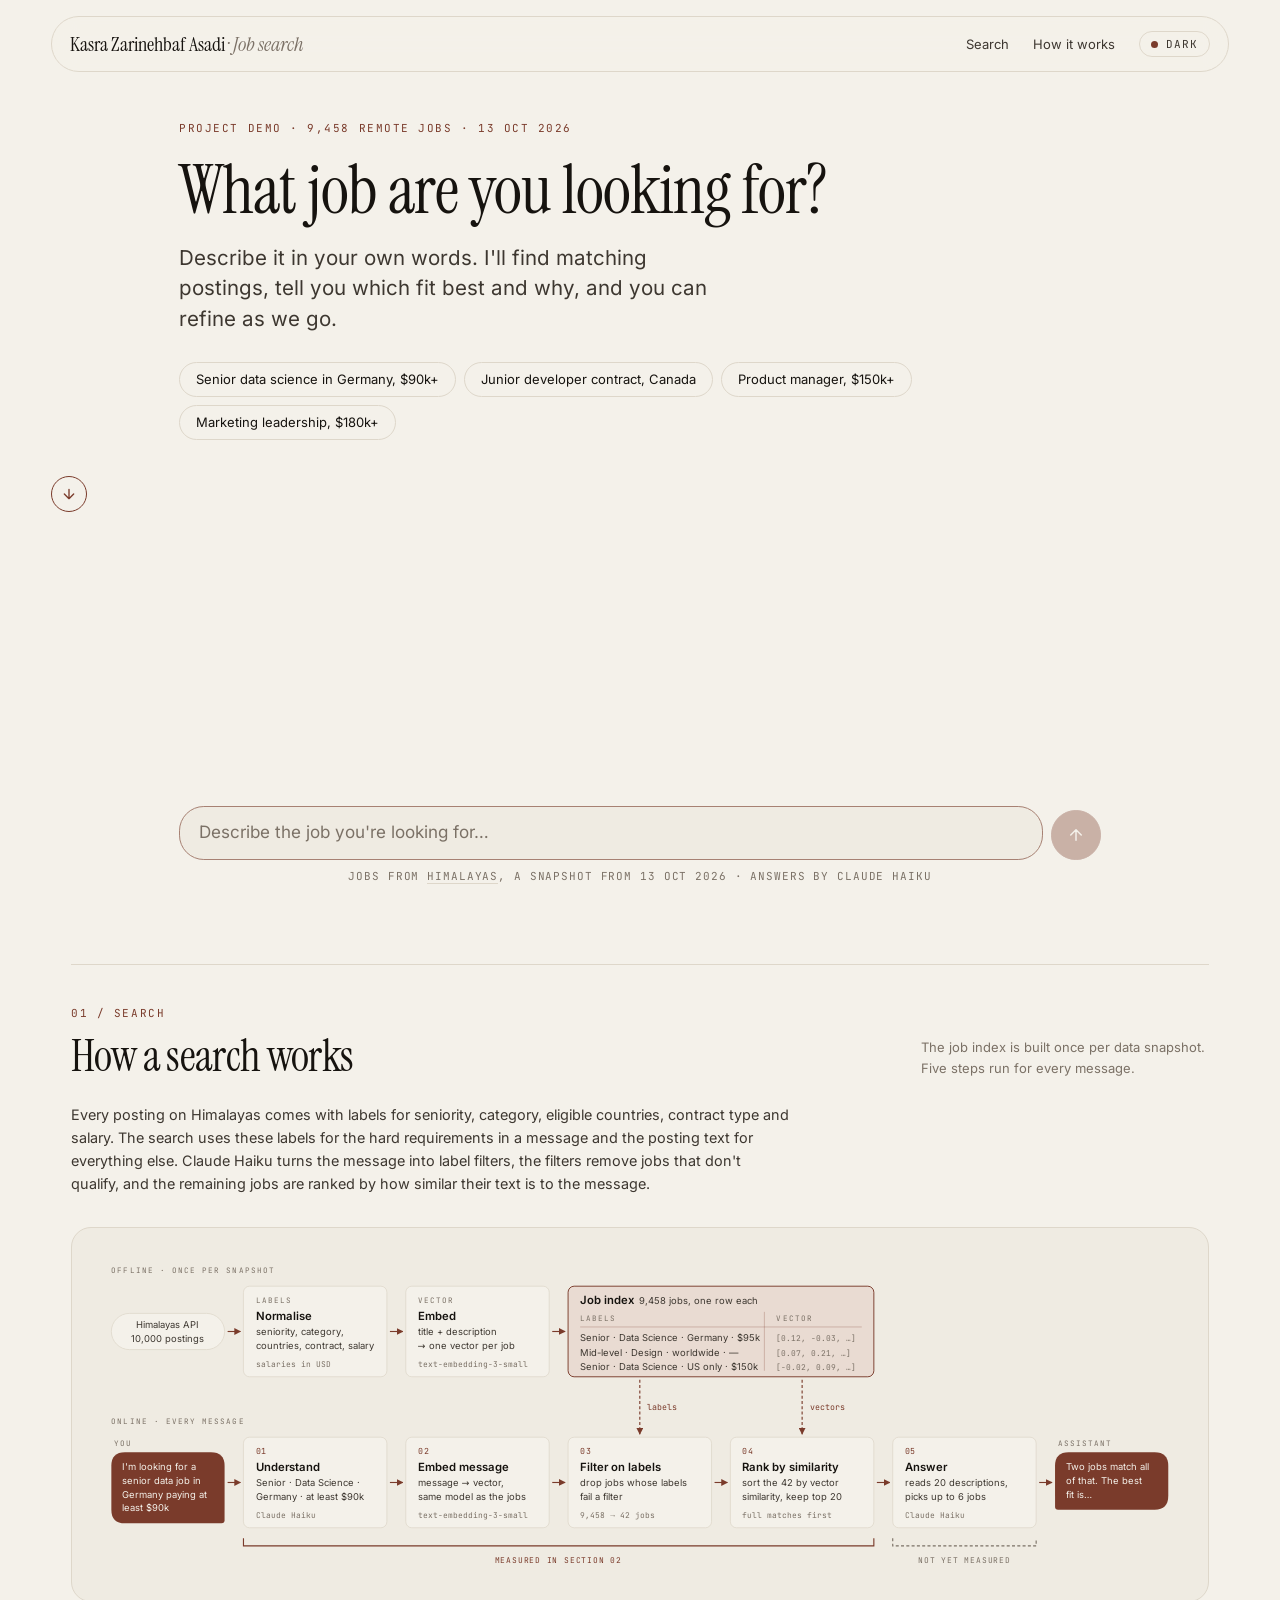
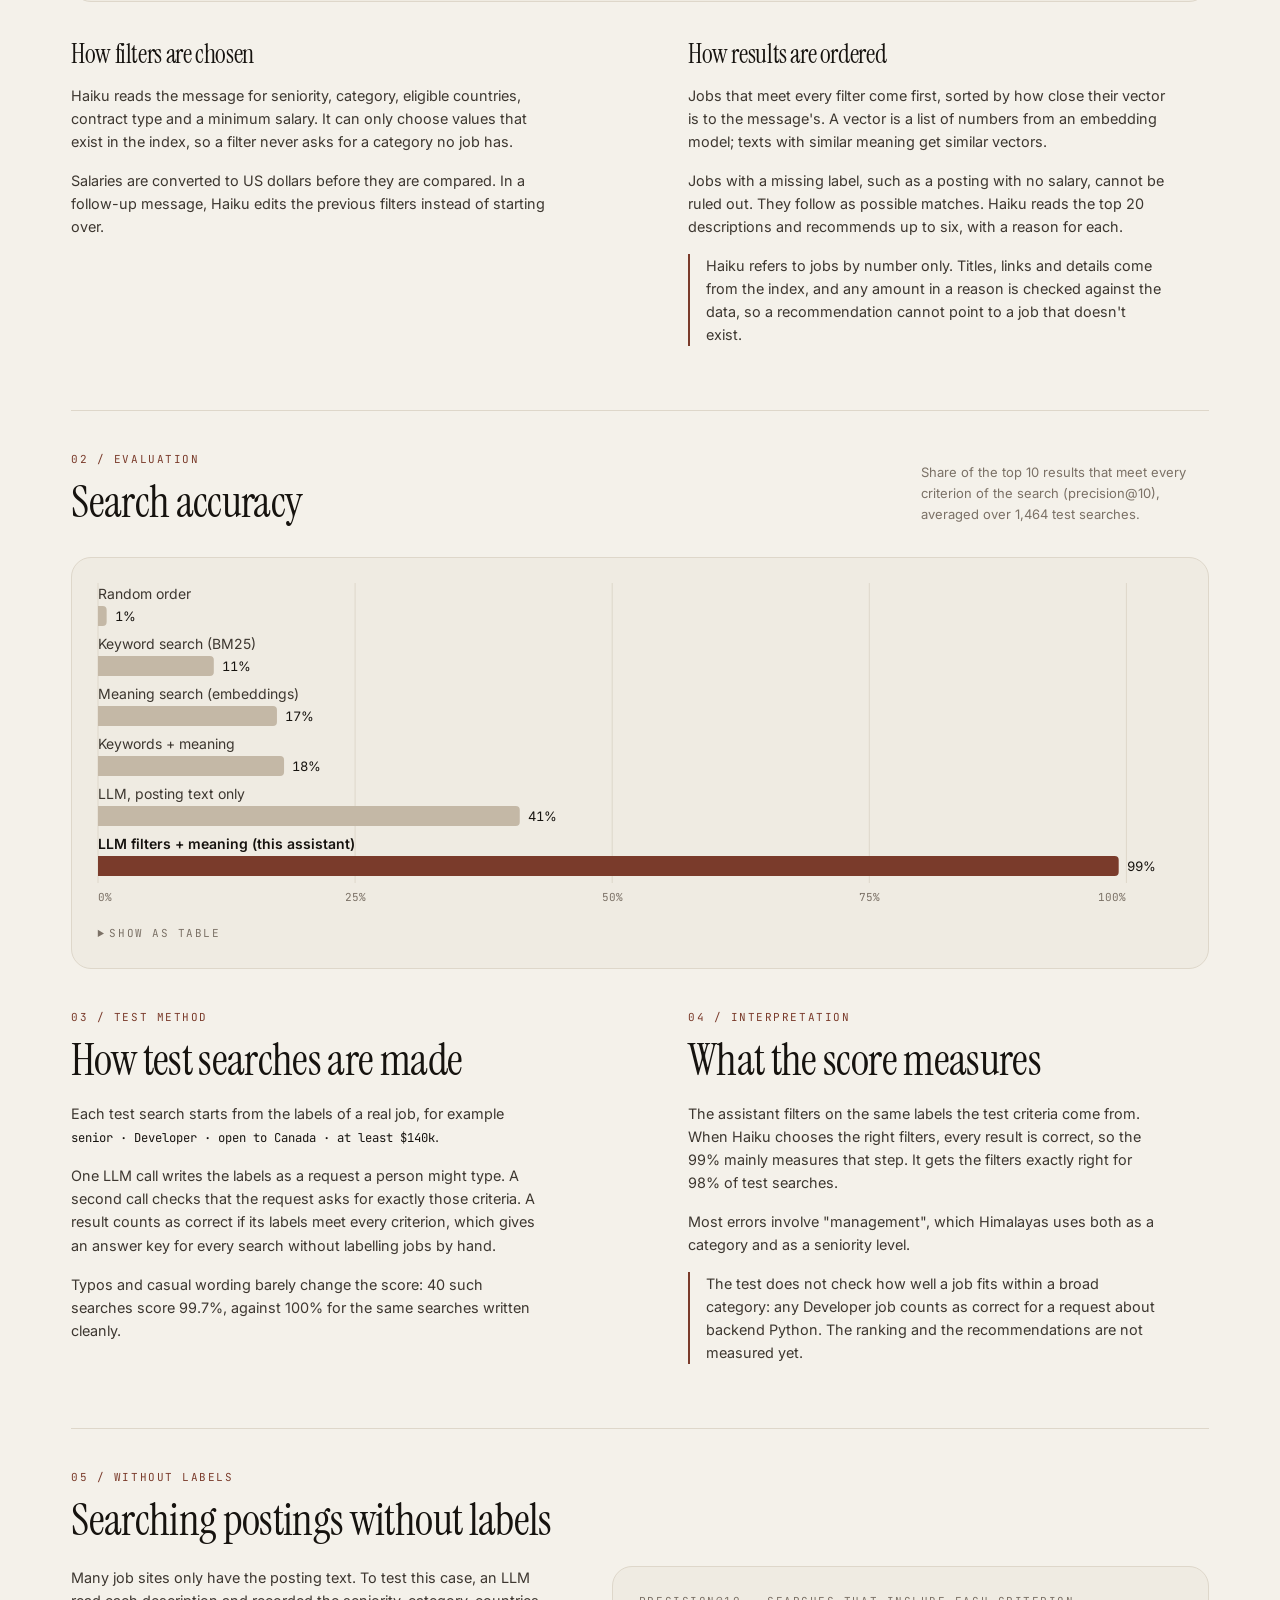
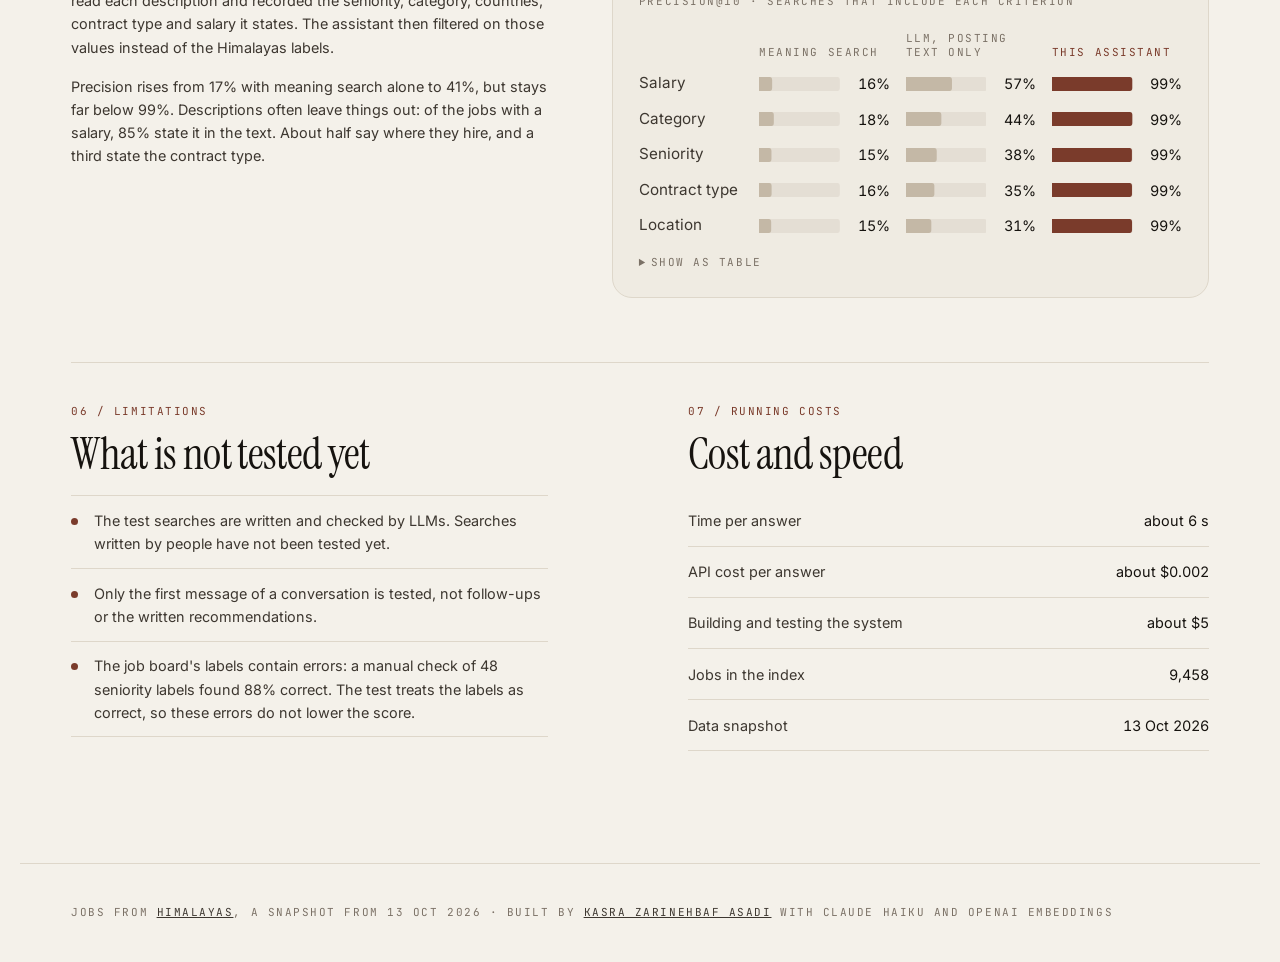
==== web/index.html @ d3a10ca7 "Bring the rust accent into the chat and add a jump to How it works The send button, the user's bubbl" ====
<!doctype html>
<html lang="en">
<head>
  <meta charset="utf-8">
  <meta name="viewport" content="width=device-width, initial-scale=1, interactive-widget=resizes-content">
  <title>Job search · Kasra Zarinehbaf Asadi</title>
  <meta name="description" content="Ask for the job you want in your own words. The assistant finds matching remote jobs, says which fit best and why, and takes follow-ups. Below the chat: how it works and how it is evaluated.">
  <meta name="robots" content="noindex, nofollow">
  <link rel="preload" href="fonts/inter-latin-wght-normal.woff2" as="font" type="font/woff2" crossorigin>
  <link rel="preload" href="fonts/instrument-serif-latin-400-normal.woff2" as="font" type="font/woff2" crossorigin>
  <link rel="stylesheet" href="site.css">
  <link rel="stylesheet" href="chat.css">
  <link rel="stylesheet" href="how.css">
  <script src="theme.js"></script>
  <script src="chat.js" defer></script>
  <script src="how.js" type="module"></script>
</head>
<body class="chat-page">
  <header class="topbar">
    <nav class="topbar__pill" aria-label="Main">
      <a class="topbar__mark" href="https://kasra.page">Kasra Zarinehbaf Asadi <em>· Job search</em></a>
      <span class="topbar__links">
        <button type="button" class="link-button" id="new-chat" hidden>New chat</button>
        <a href="#chat">Search</a>
        <a href="#how">How it works</a>
        <button class="theme" type="button" data-theme-toggle aria-label="Switch colour theme">
          <span class="theme__dot" aria-hidden="true"></span>
          <span class="theme__label">dark</span>
        </button>
      </span>
    </nav>
  </header>

  <main>
    <section id="chat" class="chat" aria-label="Job search chat">
      <div id="scroller" class="scroller">
        <div class="column">
          <section id="intro" class="intro">
            <p class="label label--accent">Project demo · 9,458 remote jobs · 13 Oct 2026</p>
            <h1>What job are you looking for?</h1>
            <p class="intro__lead">Describe it in your own words. I'll find matching postings, tell you which
              fit best and why, and you can refine as we go.</p>
            <div class="suggestions" aria-label="Examples">
              <button type="button" class="pill pill--ghost" data-q="senior data science jobs open to people in Germany, at least $90k">Senior data science in Germany, $90k+</button>
              <button type="button" class="pill pill--ghost" data-q="junior developer contract work, I'm based in Canada">Junior developer contract, Canada</button>
              <button type="button" class="pill pill--ghost" data-q="full-time product manager roles paying 150k or more">Product manager, $150k+</button>
              <button type="button" class="pill pill--ghost" data-q="director or VP of marketing, $180,000 or more">Marketing leadership, $180k+</button>
            </div>
          </section>
          <ol id="thread" class="thread" aria-live="polite"></ol>
        </div>
      </div>

      <a class="side-how" href="#how" aria-label="How it works">
        <span class="side-how__arrow" aria-hidden="true">
          <svg viewBox="0 0 24 24" width="16" height="16"><path d="M12 5v14M5 12l7 7 7-7" fill="none" stroke="currentColor" stroke-width="2" stroke-linecap="round" stroke-linejoin="round"/></svg>
        </span>
      </a>

      <div class="composer-bar">
        <form id="composer" class="composer column">
          <label for="q" class="visually-hidden">Message</label>
          <textarea id="q" rows="1" maxlength="200" autocomplete="off"
                    placeholder="Describe the job you're looking for…"></textarea>
          <button type="submit" class="send" aria-label="Send">
            <svg viewBox="0 0 24 24" width="18" height="18" aria-hidden="true"><path d="M12 19V5M5 12l7-7 7 7" fill="none" stroke="currentColor" stroke-width="2" stroke-linecap="round" stroke-linejoin="round"/></svg>
          </button>
        </form>
        <p class="composer-note label column">Jobs from <a href="https://himalayas.app">Himalayas</a>, a snapshot from 13 Oct 2026 · answers by Claude Haiku</p>
      </div>
    </section>

    <div id="how" class="wrap how">
      <section class="section" aria-labelledby="arch-title">
        <div class="section-head">
          <div>
            <p class="label label--accent">01 / Search</p>
            <h2 id="arch-title">How a search works</h2>
          </div>
          <p class="section-note">The job index is built once per data snapshot. Five steps run for every
            message.</p>
        </div>
        <p class="intro-text">Every posting on Himalayas comes with labels for seniority, category, eligible
          countries, contract type and salary. The search uses these labels for the hard requirements in a message
          and the posting text for everything else. Claude Haiku turns the message into label filters, the filters
          remove jobs that don't qualify, and the remaining jobs are ranked by how similar their text is to the
          message.</p>

        <figure class="arch">
          <svg class="arch-svg" viewBox="0 0 1430 420" aria-hidden="true" focusable="false">
            <defs>
              <marker id="arch-arrow" viewBox="0 0 10 10" refX="9" refY="5" markerWidth="6" markerHeight="6" orient="auto-start-reverse">
                <path class="arch-head" d="M0 0 L10 5 L0 10 Z"/>
              </marker>
            </defs>

            <!-- top lane: offline, once per snapshot -->
            <text class="arch-lane" x="15" y="22">OFFLINE · ONCE PER SNAPSHOT</text>
            <g>
              <rect class="arch-card" x="15" y="76" width="150" height="48" rx="24"/>
              <text class="arch-detail" x="90" y="96" text-anchor="middle">Himalayas API</text>
              <text class="arch-detail" x="90" y="114" text-anchor="middle">10,000 postings</text>
            </g>
            <g>
              <rect class="arch-card" x="190" y="40" width="190" height="120" rx="8"/>
              <text class="arch-kicker" x="206" y="62">LABELS</text>
              <text class="arch-title" x="206" y="85">Normalise</text>
              <text class="arch-detail" x="206" y="105">seniority, category,</text>
              <text class="arch-detail" x="206" y="123">countries, contract, salary</text>
              <text class="arch-tool" x="206" y="147">salaries in USD</text>
            </g>
            <g>
              <rect class="arch-card" x="405" y="40" width="190" height="120" rx="8"/>
              <text class="arch-kicker" x="421" y="62">VECTOR</text>
              <text class="arch-title" x="421" y="85">Embed</text>
              <text class="arch-detail" x="421" y="105">title + description</text>
              <text class="arch-detail" x="421" y="123">→ one vector per job</text>
              <text class="arch-tool" x="421" y="147">text-embedding-3-small</text>
            </g>

            <!-- the index: one row per job, labels and vector side by side -->
            <g>
              <rect class="arch-store" x="620" y="40" width="405" height="120" rx="8"/>
              <text class="arch-title" x="636" y="64">Job index</text>
              <text class="arch-detail" x="714" y="64">9,458 jobs, one row each</text>
              <text class="arch-kicker" x="636" y="86">LABELS</text>
              <text class="arch-kicker" x="896" y="86">VECTOR</text>
              <line class="arch-rule" x1="636" y1="94" x2="1009" y2="94"/>
              <line class="arch-rule" x1="880" y1="74" x2="880" y2="152"/>
              <text class="arch-detail" x="636" y="113">Senior · Data Science · Germany · $95k</text>
              <text class="arch-tool" x="896" y="113">[0.12, −0.03, …]</text>
              <text class="arch-detail" x="636" y="132">Mid-level · Design · worldwide · —</text>
              <text class="arch-tool" x="896" y="132">[0.07, 0.21, …]</text>
              <text class="arch-detail" x="636" y="151">Senior · Data Science · US only · $150k</text>
              <text class="arch-tool" x="896" y="151">[−0.02, 0.09, …]</text>
            </g>
            <line class="arch-track" x1="169" y1="100" x2="186" y2="100" marker-end="url(#arch-arrow)"/>
            <line class="arch-track" x1="384" y1="100" x2="401" y2="100" marker-end="url(#arch-arrow)"/>
            <line class="arch-track" x1="599" y1="100" x2="616" y2="100" marker-end="url(#arch-arrow)"/>

            <!-- each column feeds the step below it -->
            <line class="arch-track arch-track--feed" x1="715" y1="164" x2="715" y2="236" marker-end="url(#arch-arrow)"/>
            <text class="arch-edge" x="725" y="204">labels</text>
            <line class="arch-track arch-track--feed" x1="930" y1="164" x2="930" y2="236" marker-end="url(#arch-arrow)"/>
            <text class="arch-edge" x="940" y="204">vectors</text>

            <!-- bottom lane: online, every message -->
            <text class="arch-lane" x="15" y="222">ONLINE · EVERY MESSAGE</text>
            <g>
              <text class="arch-kicker" x="19" y="252">YOU</text>
              <path class="arch-bubble arch-bubble--user" d="M33 260 H147 Q165 260 165 278 V350 Q165 354 161 354 H33 Q15 354 15 336 V278 Q15 260 33 260 Z"/>
              <text class="arch-bubble-text" x="29" y="284">I'm looking for a</text>
              <text class="arch-bubble-text" x="29" y="302">senior data job in</text>
              <text class="arch-bubble-text" x="29" y="320">Germany paying at</text>
              <text class="arch-bubble-text" x="29" y="338">least $90k</text>
            </g>
            <g>
              <rect class="arch-card" x="190" y="240" width="190" height="120" rx="8"/>
              <text class="arch-num" x="206" y="262">01</text>
              <text class="arch-title" x="206" y="285">Understand</text>
              <text class="arch-detail" x="206" y="305">Senior · Data Science ·</text>
              <text class="arch-detail" x="206" y="323">Germany · at least $90k</text>
              <text class="arch-tool" x="206" y="347">Claude Haiku</text>
            </g>
            <g>
              <rect class="arch-card" x="405" y="240" width="190" height="120" rx="8"/>
              <text class="arch-num" x="421" y="262">02</text>
              <text class="arch-title" x="421" y="285">Embed message</text>
              <text class="arch-detail" x="421" y="305">message → vector,</text>
              <text class="arch-detail" x="421" y="323">same model as the jobs</text>
              <text class="arch-tool" x="421" y="347">text-embedding-3-small</text>
            </g>
            <g>
              <rect class="arch-card" x="620" y="240" width="190" height="120" rx="8"/>
              <text class="arch-num" x="636" y="262">03</text>
              <text class="arch-title" x="636" y="285">Filter on labels</text>
              <text class="arch-detail" x="636" y="305">drop jobs whose labels</text>
              <text class="arch-detail" x="636" y="323">fail a filter</text>
              <text class="arch-tool" x="636" y="347">9,458 → 42 jobs</text>
            </g>
            <g>
              <rect class="arch-card" x="835" y="240" width="190" height="120" rx="8"/>
              <text class="arch-num" x="851" y="262">04</text>
              <text class="arch-title" x="851" y="285">Rank by similarity</text>
              <text class="arch-detail" x="851" y="305">sort the 42 by vector</text>
              <text class="arch-detail" x="851" y="323">similarity, keep top 20</text>
              <text class="arch-tool" x="851" y="347">full matches first</text>
            </g>
            <g>
              <rect class="arch-card" x="1050" y="240" width="190" height="120" rx="8"/>
              <text class="arch-num" x="1066" y="262">05</text>
              <text class="arch-title" x="1066" y="285">Answer</text>
              <text class="arch-detail" x="1066" y="305">reads 20 descriptions,</text>
              <text class="arch-detail" x="1066" y="323">picks up to 6 jobs</text>
              <text class="arch-tool" x="1066" y="347">Claude Haiku</text>
            </g>
            <g>
              <text class="arch-kicker" x="1269" y="252">ASSISTANT</text>
              <path class="arch-bubble arch-bubble--reply" d="M1283 260 H1397 Q1415 260 1415 278 V318 Q1415 336 1397 336 H1269 Q1265 336 1265 332 V278 Q1265 260 1283 260 Z"/>
              <text class="arch-bubble-text" x="1279" y="284">Two jobs match all</text>
              <text class="arch-bubble-text" x="1279" y="302">of that. The best</text>
              <text class="arch-bubble-text" x="1279" y="320">fit is…</text>
            </g>
            <line class="arch-track" x1="169" y1="300" x2="186" y2="300" marker-end="url(#arch-arrow)"/>
            <line class="arch-track" x1="384" y1="300" x2="401" y2="300" marker-end="url(#arch-arrow)"/>
            <line class="arch-track" x1="599" y1="300" x2="616" y2="300" marker-end="url(#arch-arrow)"/>
            <line class="arch-track" x1="814" y1="300" x2="831" y2="300" marker-end="url(#arch-arrow)"/>
            <line class="arch-track" x1="1029" y1="300" x2="1046" y2="300" marker-end="url(#arch-arrow)"/>
            <line class="arch-track" x1="1244" y1="300" x2="1261" y2="300" marker-end="url(#arch-arrow)"/>

            <!-- what the evaluation covers -->
            <path class="arch-bracket" d="M190 374 V384 H1025 V374"/>
            <text class="arch-measured" x="607" y="406" text-anchor="middle">MEASURED IN SECTION 02</text>
            <path class="arch-bracket arch-bracket--open" d="M1050 374 V384 H1240 V374"/>
            <text class="arch-unmeasured" x="1145" y="406" text-anchor="middle">NOT YET MEASURED</text>
          </svg>

          <ol class="arch-list">
            <li><span class="label label--accent">Offline</span><h3>Build the index</h3>
              <p>10,000 postings are downloaded from the Himalayas API and non-English postings are removed. Each
                remaining job gets one row with two parts: its labels (seniority, category, countries, contract type,
                salary converted to US dollars) and a vector embedded from its title and description. The index holds
                9,458 jobs.</p></li>
            <li><span class="label label--accent">01 · Understand</span><h3>Convert the request into filters</h3>
              <p>Claude Haiku reads the message for seniority, job category, eligible countries, contract type and
                minimum salary. It can only pick values that exist in the labels, so it cannot ask for a category no job
                has. In a follow-up, it adjusts the earlier filters instead of starting over.</p></li>
            <li><span class="label label--accent">02 · Embed</span><h3>Embed the message</h3>
              <p>The message is turned into a vector with the same model used for the jobs, so the two can be
                compared directly.</p></li>
            <li><span class="label label--accent">03 · Filter</span><h3>Filter on labels</h3>
              <p>Each job's labels are checked against the filters, and every job that fails one is dropped. For the
                example search, 42 of 9,458 jobs are left.</p></li>
            <li><span class="label label--accent">04 · Rank</span><h3>Rank by similarity</h3>
              <p>The remaining jobs are ordered by how close their vector is to the message's. Jobs that meet every
                filter come first. Jobs that leave a label empty, such as a posting with no salary, might still match,
                so they follow as possible matches. The top 20 are passed on.</p></li>
            <li><span class="label label--accent">05 · Answer</span><h3>Recommend jobs</h3>
              <p>Claude Haiku reads the 20 descriptions, picks up to six and gives a reason for each. It refers to
                jobs by number only and the page fills in titles and links from the data, so it cannot invent a job or a
                link. Any amount it mentions in a reason is checked against the data.</p></li>
          </ol>
        </figure>

        <div class="columns">
          <div>
            <h3>How filters are chosen</h3>
            <p>Haiku reads the message for seniority, category, eligible countries, contract type and a minimum
              salary. It can only choose values that exist in the index, so a filter never asks for a category no
              job has.</p>
            <p>Salaries are converted to US dollars before they are compared. In a follow-up message, Haiku edits
              the previous filters instead of starting over.</p>
          </div>
          <div>
            <h3>How results are ordered</h3>
            <p>Jobs that meet every filter come first, sorted by how close their vector is to the message's. A vector
              is a list of numbers from an embedding model; texts with similar meaning get similar vectors.</p>
            <p>Jobs with a missing label, such as a posting with no salary, cannot be ruled out. They follow as
              possible matches. Haiku reads the top 20 descriptions and recommends up to six, with a reason for
              each.</p>
            <p class="note">Haiku refers to jobs by number only. Titles, links and details come from the index, and
              any amount in a reason is checked against the data, so a recommendation cannot point to a job that
              doesn't exist.</p>
          </div>
        </div>
      </section>

      <section class="section" aria-labelledby="accuracy-title">
        <div class="section-head">
          <div>
            <p class="label label--accent">02 / Evaluation</p>
            <h2 id="accuracy-title">Search accuracy</h2>
          </div>
          <p class="section-note">Share of the top 10 results that meet every criterion of the search
            (precision@10), averaged over 1,464 test searches.</p>
        </div>

        <figure class="figure">
          <div id="chart-systems" class="chart"></div>
          <details class="table-view">
            <summary class="label">Show as table</summary>
            <table id="table-systems"></table>
          </details>
        </figure>

        <div class="columns">
          <div>
            <p class="label label--accent">03 / Test method</p>
            <h2>How test searches are made</h2>
            <p>Each test search starts from the labels of a real job, for example <code>senior · Developer · open
              to Canada · at least $140k</code>.</p>
            <p>One LLM call writes the labels as a request a person might type. A second call checks that the
              request asks for exactly those criteria. A result counts as correct if its labels meet every
              criterion, which gives an answer key for every search without labelling jobs by hand.</p>
            <p>Typos and casual wording barely change the score: 40 such searches score 99.7%, against 100% for the
              same searches written cleanly.</p>
          </div>
          <div>
            <p class="label label--accent">04 / Interpretation</p>
            <h2>What the score measures</h2>
            <p>The assistant filters on the same labels the test criteria come from. When Haiku chooses the right
              filters, every result is correct, so the 99% mainly measures that step. It gets the filters exactly
              right for 98% of test searches.</p>
            <p>Most errors involve "management", which Himalayas uses both as a category and as a seniority
              level.</p>
            <p class="note">The test does not check how well a job fits within a broad category: any Developer job
              counts as correct for a request about backend Python. The ranking and the recommendations are not
              measured yet.</p>
          </div>
        </div>
      </section>

      <section class="section" aria-labelledby="text-title">
        <div class="section-head">
          <div>
            <p class="label label--accent">05 / Without labels</p>
            <h2 id="text-title">Searching postings without labels</h2>
          </div>
        </div>
        <div class="split">
          <div>
            <p>Many job sites only have the posting text. To test this case, an LLM read each description and
              recorded the seniority, category, countries, contract type and salary it states. The assistant then
              filtered on those values instead of the Himalayas labels.</p>
            <p>Precision rises from 17% with meaning search alone to 41%, but stays far below 99%. Descriptions
              often leave things out: of the jobs with a salary, 85% state it in the text. About half say where they
              hire, and a third state the contract type.</p>
          </div>
          <figure class="figure">
            <figcaption class="label">Precision@10 · searches that include each criterion</figcaption>
            <div id="chart-fields" class="multiples"></div>
            <details class="table-view">
              <summary class="label">Show as table</summary>
              <table id="table-fields"></table>
            </details>
          </figure>
        </div>
      </section>

      <section class="section columns">
        <div>
          <p class="label label--accent">06 / Limitations</p>
          <h2>What is not tested yet</h2>
          <ul class="limits">
            <li>The test searches are written and checked by LLMs. Searches written by people have not been tested
              yet.</li>
            <li>Only the first message of a conversation is tested, not follow-ups or the written
              recommendations.</li>
            <li>The job board's labels contain errors: a manual check of 48 seniority labels found 88% correct. The
              test treats the labels as correct, so these errors do not lower the score.</li>
          </ul>
        </div>
        <div>
          <p class="label label--accent">07 / Running costs</p>
          <h2>Cost and speed</h2>
          <dl class="facts">
            <div><dt>Time per answer</dt><dd>about 6 s</dd></div>
            <div><dt>API cost per answer</dt><dd>about $0.002</dd></div>
            <div><dt>Building and testing the system</dt><dd>about $5</dd></div>
            <div><dt>Jobs in the index</dt><dd>9,458</dd></div>
            <div><dt>Data snapshot</dt><dd>13 Oct 2026</dd></div>
          </dl>
        </div>
      </section>
    </div>
  </main>

  <footer class="foot wrap">
    <p class="label">Jobs from <a href="https://himalayas.app">Himalayas</a>, a snapshot from 13 Oct 2026 · built by
      <a href="https://kasra.page">Kasra Zarinehbaf Asadi</a> with Claude Haiku and OpenAI embeddings</p>
  </footer>
  <div id="tooltip" class="tooltip" role="tooltip" hidden></div>
</body>
</html>
---- web/site.css ----
/* Shared with kasra.page: the same tokens, type and top bar as the website
   (github.com/Kasra-Z-A/website, src/styles/global.css and Base.astro), so the
   demo reads as part of the site. Keep the two in step. */

@font-face {
	font-family: "Inter Variable";
	font-style: normal;
	font-display: swap;
	font-weight: 100 900;
	src: url("fonts/inter-latin-wght-normal.woff2") format("woff2-variations");
}

@font-face {
	font-family: "JetBrains Mono Variable";
	font-style: normal;
	font-display: swap;
	font-weight: 100 800;
	src: url("fonts/jetbrains-mono-latin-wght-normal.woff2") format("woff2-variations");
}

@font-face {
	font-family: "Instrument Serif";
	font-style: normal;
	font-display: swap;
	font-weight: 400;
	src: url("fonts/instrument-serif-latin-400-normal.woff2") format("woff2");
}

@font-face {
	font-family: "Instrument Serif";
	font-style: italic;
	font-display: swap;
	font-weight: 400;
	src: url("fonts/instrument-serif-latin-400-italic.woff2") format("woff2");
}

:root {
	--paper: #f4f1ea;
	--paper-raised: #efebe2;
	--ink: #16130f;
	--ink-soft: #3d3730;
	--muted: #7b7166;
	--line: #ded7ca;
	--rust: #7a3b2b;
	--rust-deep: #5b2a1e;
	--rust-tint: #e9dbd2;
	--good: #3f6b2a;

	--measure: 62ch;
	--page: 1240px;
	--gutter: clamp(1.25rem, 4vw, 3.5rem);

	--step-label: 0.6875rem;
	--step-small: 0.8125rem;
	--step-body: 1.0625rem;
	--step-lead: clamp(1.125rem, 1.6vw, 1.375rem);
	--step-h2: clamp(1.75rem, 3.4vw, 2.75rem);
	--step-h1: clamp(2.5rem, 6vw, 4.25rem);
	--step-metric: clamp(2rem, 4.5vw, 3.25rem);

	--ease: cubic-bezier(0.4, 0, 0.2, 1);
	color-scheme: light;
}

:root[data-theme="dark"] {
	--paper: #121419;
	--paper-raised: #191c23;
	--ink: #eceae6;
	--ink-soft: #c6c1b9;
	--muted: #8d8881;
	--line: #2a2e37;
	--rust: #cd8264;
	--rust-deep: #8d4c35;
	--rust-tint: #2b2019;
	--good: #8fbf73;
	color-scheme: dark;
}

*,
*::before,
*::after {
	box-sizing: border-box;
}

[hidden] {
	display: none !important;
}

html {
	-webkit-text-size-adjust: 100%;
}

body {
	margin: 0;
	background: var(--paper);
	color: var(--ink);
	font-family: "Inter Variable", system-ui, sans-serif;
	font-size: var(--step-body);
	line-height: 1.6;
	font-synthesis-weight: none;
	text-rendering: optimizeLegibility;
}

h1,
h2,
h3,
h4 {
	font-family: "Instrument Serif", Georgia, serif;
	font-weight: 400;
	line-height: 1.02;
	letter-spacing: -0.015em;
	margin: 0;
}

p {
	margin: 0;
}

a {
	color: inherit;
}

::selection {
	background: var(--rust);
	color: var(--paper);
}

:focus-visible {
	outline: 2px solid var(--rust);
	outline-offset: 3px;
	border-radius: 2px;
}

.label {
	font-family: "JetBrains Mono Variable", ui-monospace, monospace;
	font-size: var(--step-label);
	letter-spacing: 0.14em;
	text-transform: uppercase;
	color: var(--muted);
}

/* Labels that mark a place (a project's number, a section's number) take the
   accent; plain metadata stays muted. */
.label--accent {
	color: var(--rust);
}

.pill {
	display: inline-flex;
	align-items: center;
	gap: 0.5rem;
	padding: 0.5rem 1rem;
	border-radius: 999px;
	border: 1px solid var(--line);
	background: transparent;
	color: var(--ink);
	font: inherit;
	font-size: var(--step-small);
	line-height: 1.3;
	text-decoration: none;
	cursor: pointer;
	transition: background 0.25s var(--ease), color 0.25s var(--ease), border-color 0.25s var(--ease);
}

.pill--solid {
	background: var(--ink);
	border-color: var(--ink);
	color: var(--paper);
}

.pill--solid:hover {
	background: var(--rust);
	border-color: var(--rust);
}

/* The main action on a card or form: rust at rest, ink on hover. */
.pill--accent {
	background: var(--rust);
	border-color: var(--rust);
	color: var(--paper);
}

.pill--accent:hover {
	background: var(--ink);
	border-color: var(--ink);
}

.pill--ghost:hover {
	border-color: var(--ink);
	background: var(--paper-raised);
}

.tag {
	display: inline-flex;
	align-items: center;
	gap: 0.3rem;
	font-family: "JetBrains Mono Variable", ui-monospace, monospace;
	font-size: var(--step-label);
	letter-spacing: 0.06em;
	padding: 0.3rem 0.6rem;
	border-radius: 999px;
	background: var(--paper-raised);
	color: var(--ink-soft);
	border: 1px solid var(--line);
	line-height: 1.2;
}

/* --- top bar, as on kasra.page ------------------------------------------ */

.topbar {
	position: sticky;
	top: 0;
	z-index: 10;
	padding: 1rem var(--gutter);
	pointer-events: none;
}

.topbar__pill {
	pointer-events: auto;
	max-width: var(--page);
	margin-inline: auto;
	display: flex;
	align-items: center;
	justify-content: space-between;
	gap: 1rem;
	padding: 0.7rem 1.1rem;
	border-radius: 999px;
	border: 1px solid var(--line);
	background: color-mix(in srgb, var(--paper) 82%, transparent);
	backdrop-filter: blur(12px);
}

.topbar__mark {
	font-family: "Instrument Serif", Georgia, serif;
	font-size: 1.25rem;
	text-decoration: none;
	white-space: nowrap;
}

.topbar__mark em {
	color: var(--muted);
}

.topbar__links {
	display: flex;
	align-items: center;
	gap: 1.5rem;
	font-size: var(--step-small);
}

.topbar__links a,
.topbar__links .link-button {
	text-decoration: none;
	color: var(--ink-soft);
	background: none;
	border: 0;
	padding: 0;
	font: inherit;
	cursor: pointer;
	transition: color 0.25s var(--ease);
}

.topbar__links a:hover,
.topbar__links .link-button:hover,
.topbar__links a[aria-current="page"] {
	color: var(--rust);
}

.theme {
	display: inline-flex;
	align-items: center;
	gap: 0.45rem;
	padding: 0.3rem 0.7rem;
	border: 1px solid var(--line);
	border-radius: 999px;
	background: transparent;
	color: var(--ink-soft);
	font-family: "JetBrains Mono Variable", ui-monospace, monospace;
	font-size: var(--step-label);
	letter-spacing: 0.1em;
	text-transform: uppercase;
	cursor: pointer;
	transition: border-color 0.25s var(--ease), color 0.25s var(--ease);
}

.theme:hover {
	border-color: var(--rust);
	color: var(--ink);
}

.theme__dot {
	width: 7px;
	height: 7px;
	border-radius: 50%;
	background: var(--rust);
}

@media (max-width: 640px) {
	.topbar__pill {
		gap: 0.6rem;
		padding: 0.55rem 0.85rem;
	}

	.topbar__mark {
		font-size: 1.05rem;
	}

	.topbar__links {
		gap: 0.9rem;
		font-size: 0.75rem;
	}

	.theme {
		padding: 0.25rem 0.55rem;
		letter-spacing: 0.06em;
	}

	.topbar__mark em {
		display: none;
	}
}

.visually-hidden {
	position: absolute;
	width: 1px;
	height: 1px;
	overflow: hidden;
	clip: rect(0 0 0 0);
	white-space: nowrap;
}
---- web/chat.css ----
/* The chat fills the first screen below the top bar: a scrolling thread with
   the composer pinned under it. How it works follows below, one screen down.
   --topbar-h is measured by chat.js; the fallback is the bar's usual height. */

html {
	scroll-behavior: smooth;
}

.chat {
	position: relative;
	height: calc(100dvh - var(--topbar-h, 5.2rem));
	display: flex;
	flex-direction: column;
}

#chat,
#how {
	scroll-margin-top: var(--topbar-h, 5.2rem);
}

.scroller {
	flex: 1;
	min-height: 0;
	overflow-y: auto;
	scroll-behavior: smooth;
}

.column {
	width: 100%;
	max-width: 64rem;
	margin-inline: auto;
	padding-inline: var(--gutter);
}

/* --- empty state --------------------------------------------------------- */

.intro {
	min-height: calc(100% - 2rem);
	display: flex;
	flex-direction: column;
	justify-content: center;
	gap: 1.1rem;
	padding-block: 2rem 3rem;
}

.scroller > .column {
	min-height: 100%;
	display: flex;
	flex-direction: column;
}

.intro h1 {
	font-size: var(--step-h1);
}

.intro__lead {
	max-width: 34rem;
	color: var(--ink-soft);
	font-size: var(--step-lead);
	line-height: 1.5;
}

.suggestions {
	display: flex;
	flex-wrap: wrap;
	gap: 0.5rem;
	margin-top: 0.6rem;
}

.suggestions .pill--ghost:hover {
	border-color: var(--rust);
}

/* --- thread -------------------------------------------------------------- */

.thread {
	list-style: none;
	margin: 0;
	padding: 1rem 0 2rem;
	display: flex;
	flex-direction: column;
	gap: 1.75rem;
}

.thread:empty {
	display: none;
}

.msg-user {
	align-self: flex-end;
	max-width: min(85%, 40rem);
	padding: 0.65rem 1.05rem;
	border-radius: 1.25rem 1.25rem 0.35rem 1.25rem;
	background: var(--rust);
	color: var(--paper);
	line-height: 1.45;
	overflow-wrap: anywhere;
}

.msg-bot {
	display: flex;
	flex-direction: column;
	gap: 0.85rem;
}

.msg-bot__who {
	display: flex;
	align-items: center;
	gap: 0.5rem;
}

.dot {
	width: 7px;
	height: 7px;
	border-radius: 50%;
	background: var(--rust);
	flex: none;
}

.msg-bot--working .dot {
	animation: pulse 1.1s var(--ease) infinite;
}

@keyframes pulse {
	0%, 100% { opacity: 1; transform: scale(1); }
	50% { opacity: 0.35; transform: scale(0.75); }
}

@media (prefers-reduced-motion: reduce) {
	.msg-bot--working .dot { animation: none; }
	.scroller { scroll-behavior: auto; }
}

.msg-bot__text {
	max-width: 72ch;
	color: var(--ink);
	line-height: 1.6;
}

.msg-bot__error {
	color: var(--rust);
}

.understood {
	display: flex;
	flex-wrap: wrap;
	align-items: center;
	gap: 0.4rem;
}

.understood .label {
	margin-right: 0.25rem;
}

/* --- jobs inside a reply -------------------------------------------------- */

.jobs {
	list-style: none;
	margin: 0;
	padding: 0;
	border-top: 1px solid var(--line);
}

.jobitem {
	display: grid;
	grid-template-columns: 2.1rem 1fr;
	gap: 0 0.5rem;
	padding: 0.95rem 0;
	border-bottom: 1px solid var(--line);
}

.jobitem__n {
	padding-top: 0.2rem;
}

.jobitem__title {
	font-family: "Inter Variable", system-ui, sans-serif;
	font-size: 1rem;
	font-weight: 600;
	line-height: 1.35;
	letter-spacing: 0;
}

.jobitem__title a {
	text-decoration: none;
	transition: color 0.25s var(--ease);
}

.jobitem__title a:hover {
	color: var(--rust);
}

.jobitem__title a::after {
	content: " ↗";
	color: var(--muted);
	font-weight: 400;
}

.jobitem__meta {
	margin-top: 0.15rem;
	font-size: var(--step-small);
	color: var(--muted);
}

.jobitem__reason {
	max-width: 80ch;
	margin-top: 0.4rem;
	font-size: 0.95rem;
	color: var(--ink-soft);
	line-height: 1.5;
}

.jobitem__checks {
	display: flex;
	flex-wrap: wrap;
	gap: 0.35rem;
	margin-top: 0.55rem;
}

.check--yes::before {
	content: "✓";
	color: var(--good);
	font-weight: 700;
}

.check--unknown {
	border-style: dashed;
	color: var(--muted);
}

.check--unknown::before {
	content: "?";
	font-weight: 700;
}

.more-toggle {
	align-self: flex-start;
	padding: 0;
	border: 0;
	background: none;
	cursor: pointer;
	color: var(--ink-soft);
	border-bottom: 1px solid var(--line);
	transition: border-color 0.25s var(--ease), color 0.25s var(--ease);
}

.more-toggle:hover {
	color: var(--ink);
	border-color: var(--rust);
}

.jobs--more .jobitem {
	padding: 0.7rem 0;
}

.msg-bot__foot {
	margin-top: -0.2rem;
}

/* --- composer ------------------------------------------------------------ */

.composer-bar {
	flex: none;
	padding: 0.5rem 0 max(0.9rem, env(safe-area-inset-bottom));
	background: linear-gradient(to bottom, transparent, var(--paper) 1.2rem);
}

.composer {
	display: flex;
	align-items: flex-end;
	gap: 0.5rem;
}

.composer textarea {
	flex: 1;
	min-height: 3.1rem;
	max-height: 9rem;
	resize: none;
	padding: 0.85rem 1.2rem;
	border: 1px solid var(--line);
	border-radius: 1.55rem;
	background: var(--paper-raised);
	color: var(--ink);
	font: inherit;
	line-height: 1.45;
	caret-color: var(--rust);
	transition: border-color 0.25s var(--ease);
}

.composer textarea::placeholder {
	color: var(--muted);
}

.composer textarea:focus {
	outline: none;
	border-color: color-mix(in srgb, var(--rust) 55%, var(--line));
}

.composer .send {
	flex: none;
	width: 3.1rem;
	height: 3.1rem;
	display: grid;
	place-items: center;
	border-radius: 50%;
	border: 1px solid var(--rust);
	background: var(--rust);
	color: var(--paper);
	cursor: pointer;
	transition: background 0.25s var(--ease), border-color 0.25s var(--ease), opacity 0.25s var(--ease);
}

.composer .send:hover:not(:disabled) {
	background: var(--ink);
	border-color: var(--ink);
}

.composer .send:disabled {
	opacity: 0.35;
	cursor: default;
}

.composer-note {
	margin-top: 0.55rem;
	text-align: center;
	letter-spacing: 0.08em;
}

.composer-note a {
	text-decoration: none;
	border-bottom: 1px solid var(--line);
}

/* --- side link to how it works ------------------------------------------- */

/* A round arrow at the left edge, halfway down the chat: the same jump as the
   "How it works" link in the top bar. Only where the margin beside the chat
   column leaves room for it; the top bar link covers narrow screens. */
.side-how {
	position: absolute;
	top: 50%;
	left: var(--gutter);
	transform: translateY(-50%);
	display: none;
}

.side-how__arrow {
	width: 2.25rem;
	height: 2.25rem;
	display: grid;
	place-items: center;
	border-radius: 50%;
	border: 1px solid var(--rust);
	color: var(--rust);
	transition: background 0.25s var(--ease), color 0.25s var(--ease), transform 0.25s var(--ease);
}

.side-how:hover .side-how__arrow {
	background: var(--rust);
	color: var(--paper);
	transform: translateY(3px);
}

@media (min-width: 1180px) {
	.side-how {
		display: block;
	}
}
---- web/how.css ----
/* "How it works", below the chat: the website's page rhythm, the diagram and the charts. */

:root {
	--bar-other: #c4b8a6;
}

:root[data-theme="dark"] {
	--bar-other: #3b404b;
}

/* Page width and text rhythm follow the power forecast dashboard: wide
   sections split by a rule, a numbered label over each heading, short
   paragraphs in narrow columns. */
.wrap {
	width: 100%;
	max-width: var(--page);
	margin-inline: auto;
	padding-inline: var(--gutter);
}

.section {
	margin-top: 4rem;
	padding-top: 2.5rem;
	border-top: 1px solid var(--line);
}

.how h2 {
	font-size: var(--step-h2);
	margin: 0.7rem 0 1.2rem;
}

.section-head {
	display: flex;
	align-items: end;
	justify-content: space-between;
	gap: 1.5rem;
	margin-bottom: 1.5rem;
}

.section-head h2 {
	margin-bottom: 0;
}

.section-note {
	max-width: 36ch;
	font-size: var(--step-small);
	color: var(--muted);
}

.intro-text {
	max-width: 80ch;
	font-size: 0.9rem;
	color: var(--ink-soft);
}

.columns,
.split {
	display: grid;
	grid-template-columns: 1fr 1fr;
	gap: 6rem;
}

.split {
	grid-template-columns: 1fr 1.25fr;
	gap: 4rem;
	align-items: start;
}

.section > .columns {
	margin-top: 2.5rem;
}

.columns h3 {
	font-size: 1.6rem;
	margin-bottom: 0.4rem;
}

.columns p:not(.label),
.split p:not(.label) {
	max-width: 53ch;
	margin-top: 1rem;
	font-size: 0.9rem;
	color: var(--ink-soft);
}

.split > div > p:first-child {
	margin-top: 0;
}

.note {
	border-left: 2px solid var(--rust);
	padding-left: 1rem;
}

.how code {
	font-family: "JetBrains Mono Variable", ui-monospace, monospace;
	font-size: 0.85em;
	color: var(--ink);
}

@media (max-width: 860px) {
	.section-head {
		flex-direction: column;
		align-items: start;
	}

	.columns,
	.split {
		grid-template-columns: 1fr;
		gap: 3rem;
	}

}

/* --- architecture diagram ------------------------------------------------
   Drawn from the site's tokens, so it follows the theme toggle. The list is
   the narrow-screen version and what screen readers get at every width. */

.arch {
	margin: 2rem 0 0;
	padding: clamp(1.1rem, 2.5vw, 1.75rem);
	border: 1px solid var(--line);
	border-radius: 1.25rem;
	background: var(--paper-raised);
}

.arch-svg {
	display: block;
	width: 100%;
	max-width: 1430px;
	margin: 0 auto;
	height: auto;
}

.arch-card {
	fill: var(--paper);
	stroke: var(--line);
	stroke-width: 1;
}

.arch-store {
	fill: var(--rust-tint);
	stroke: var(--rust);
	stroke-width: 1.25;
}

.arch-rule {
	stroke: var(--rust);
	stroke-opacity: 0.35;
	stroke-width: 1;
}

.arch-num {
	fill: var(--rust);
	font-family: "JetBrains Mono Variable", ui-monospace, monospace;
	font-size: 11px;
	letter-spacing: 0.08em;
}

.arch-kicker,
.arch-lane {
	fill: var(--muted);
	font-family: "JetBrains Mono Variable", ui-monospace, monospace;
	font-size: 10px;
	letter-spacing: 0.14em;
}

.arch-title {
	fill: var(--ink);
	font-family: "Inter Variable", system-ui, sans-serif;
	font-size: 15px;
	font-weight: 600;
}

.arch-detail {
	fill: var(--ink-soft);
	font-family: "Inter Variable", system-ui, sans-serif;
	font-size: 12.5px;
}

.arch-tool {
	fill: var(--muted);
	font-family: "JetBrains Mono Variable", ui-monospace, monospace;
	font-size: 10.5px;
}

.arch-track {
	fill: none;
	stroke: var(--rust);
	stroke-width: 1.5;
}

.arch-track--feed {
	stroke-dasharray: 4 3;
}

.arch-head {
	fill: var(--rust);
}

.arch-edge {
	fill: var(--rust);
	font-family: "JetBrains Mono Variable", ui-monospace, monospace;
	font-size: 11px;
}

/* Both bubbles match the user's bubble in the chat. */
.arch-bubble--user,
.arch-bubble--reply {
	fill: var(--rust);
}

.arch-bubble-text {
	fill: var(--paper);
	font-family: "Inter Variable", system-ui, sans-serif;
	font-size: 12.5px;
}

.arch-bracket {
	fill: none;
	stroke: var(--rust);
	stroke-width: 1.5;
}

.arch-bracket--open {
	stroke: var(--muted);
	stroke-dasharray: 4 3;
}

.arch-measured,
.arch-unmeasured {
	font-family: "JetBrains Mono Variable", ui-monospace, monospace;
	font-size: 10.5px;
	letter-spacing: 0.1em;
}

.arch-measured {
	fill: var(--rust);
}

.arch-unmeasured {
	fill: var(--muted);
}

.arch figcaption {
	margin-top: 1.25rem;
	max-width: 78ch;
	color: var(--ink-soft);
	font-size: var(--step-small);
}

.arch-list {
	position: absolute;
	width: 1px;
	height: 1px;
	overflow: hidden;
	clip-path: inset(50%);
	white-space: nowrap;
	list-style: none;
	margin: 0;
	padding: 0;
}

.arch-list h3 {
	font-family: "Inter Variable", system-ui, sans-serif;
	font-size: 1rem;
	font-weight: 600;
	letter-spacing: 0;
	margin: 0.2rem 0 0.3rem;
}

.arch-list p {
	color: var(--ink-soft);
	font-size: 0.95rem;
}

@media (max-width: 760px) {
	.arch-svg {
		display: none;
	}

	.arch-list {
		position: static;
		width: auto;
		height: auto;
		overflow: visible;
		clip-path: none;
		white-space: normal;
		display: grid;
		gap: 1.4rem;
	}

	/* A rail with a dot per step, so the list still reads as one run. */
	.arch-list li {
		position: relative;
		padding-left: 1.4rem;
		border-left: 1.5px solid var(--rust);
	}

	.arch-list li::before {
		content: "";
		position: absolute;
		left: -5px;
		top: 0.3rem;
		width: 8px;
		height: 8px;
		border-radius: 50%;
		background: var(--rust);
	}
}

/* --- figures ------------------------------------------------------------- */

.figure {
	margin: 2rem 0 0;
	padding: clamp(1.1rem, 2.5vw, 1.6rem);
	border: 1px solid var(--line);
	border-radius: 1.25rem;
	background: var(--paper-raised);
}

.figure figcaption {
	display: flex;
	flex-direction: column;
	gap: 0.3rem;
	margin-bottom: 1.25rem;
}

.split .figure {
	margin-top: 0;
}

.chart svg {
	display: block;
	width: 100%;
	height: auto;
	overflow: visible;
}

.chart text {
	font-family: "Inter Variable", system-ui, sans-serif;
}

.chart .cat {
	fill: var(--ink-soft);
	font-size: 14px;
}

.chart .cat--demo {
	fill: var(--ink);
	font-weight: 600;
}

.chart .value {
	fill: var(--ink);
	font-size: 13px;
	font-variant-numeric: tabular-nums;
}

.chart .tick {
	fill: var(--muted);
	font-family: "JetBrains Mono Variable", ui-monospace, monospace;
	font-size: 11px;
	font-variant-numeric: tabular-nums;
}

.chart .grid {
	stroke: var(--line);
	stroke-width: 1;
}

.bar {
	fill: var(--bar-other);
	transition: opacity 0.2s var(--ease);
}

.bar--demo {
	fill: var(--rust);
}

.bar:hover,
.bar:focus {
	opacity: 0.8;
	outline: none;
}

/* Small multiples: one row per field, one column per system, each with its
   own bar on a shared 0–100% scale. Columns carry identity, not colour. */
.multiples {
	display: grid;
	grid-template-columns: minmax(6.5rem, 0.8fr) repeat(3, minmax(0, 1fr));
	gap: 0.7rem 1rem;
	align-items: center;
}

.multiples .head {
	align-self: end;
	line-height: 1.35;
}

.multiples .head--demo {
	color: var(--rust);
}

.multiples .field {
	font-size: 0.95rem;
	color: var(--ink-soft);
}

.cell {
	display: flex;
	align-items: center;
	gap: 0.5rem;
}

.cell svg {
	flex: 1;
	height: 14px;
	min-width: 2rem;
}

.cell .num {
	width: 2.6rem;
	text-align: right;
	font-size: 0.9rem;
	font-variant-numeric: tabular-nums;
}

@media (max-width: 560px) {
	.multiples {
		grid-template-columns: 5.5rem repeat(3, minmax(0, 1fr));
		gap: 0.6rem 0.5rem;
	}

	.cell svg {
		display: none;
	}
}

.table-view {
	margin-top: 1rem;
}

.table-view summary {
	cursor: pointer;
	width: fit-content;
}

.table-view table {
	margin-top: 0.8rem;
	border-collapse: collapse;
	font-size: var(--step-small);
	color: var(--ink-soft);
}

.table-view th,
.table-view td {
	padding: 0.35rem 1.25rem 0.35rem 0;
	text-align: left;
	border-bottom: 1px solid var(--line);
}

.table-view td.num {
	text-align: right;
	font-variant-numeric: tabular-nums;
}

.limits {
	max-width: 53ch;
	margin: 0;
	padding: 0;
	list-style: none;
	font-size: 0.9rem;
	color: var(--ink-soft);
}

.limits li {
	position: relative;
	padding: 0.8rem 0 0.8rem 1.4rem;
	border-top: 1px solid var(--line);
}

.limits li:last-child {
	border-bottom: 1px solid var(--line);
}

.limits li::before {
	content: "";
	position: absolute;
	left: 0;
	top: 1.35rem;
	width: 7px;
	height: 7px;
	border-radius: 50%;
	background: var(--rust);
}

.facts {
	margin: 0;
	font-size: 0.9rem;
}

.facts div {
	display: flex;
	justify-content: space-between;
	gap: 1rem;
	padding: 0.85rem 0;
	border-bottom: 1px solid var(--line);
}

.facts dt {
	color: var(--ink-soft);
}

.facts dd {
	margin: 0;
	color: var(--ink);
	font-variant-numeric: tabular-nums;
}

.foot {
	margin-top: clamp(4rem, 10vw, 7rem);
	padding-block: 2.5rem;
	border-top: 1px solid var(--line);
}

.foot a {
	color: var(--ink-soft);
}

.tooltip {
	position: fixed;
	z-index: 20;
	pointer-events: none;
	padding: 0.45rem 0.7rem;
	border-radius: 0.6rem;
	border: 1px solid var(--line);
	background: var(--paper);
	box-shadow: 0 6px 20px rgba(0, 0, 0, 0.12);
	font-size: var(--step-small);
	color: var(--ink-soft);
}

.tooltip strong {
	display: block;
	color: var(--ink);
	font-size: 1rem;
	font-variant-numeric: tabular-nums;
}
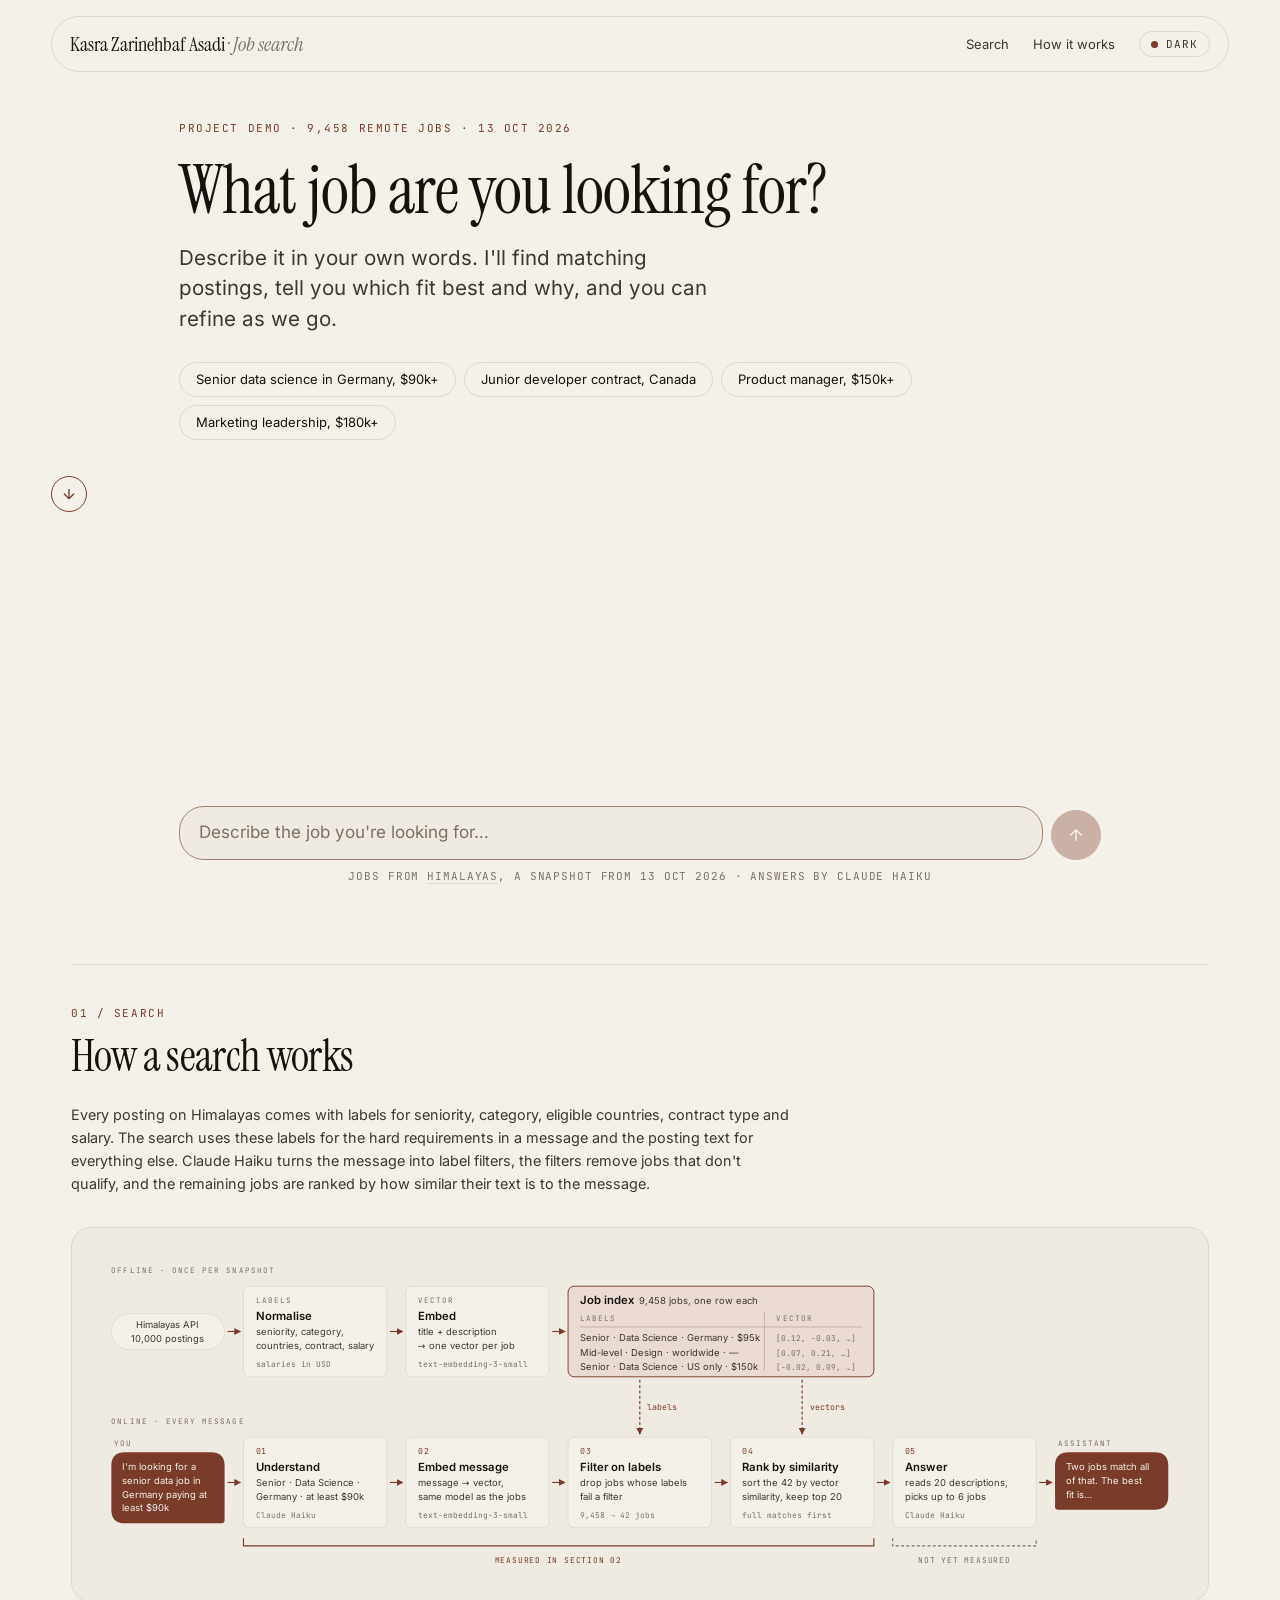
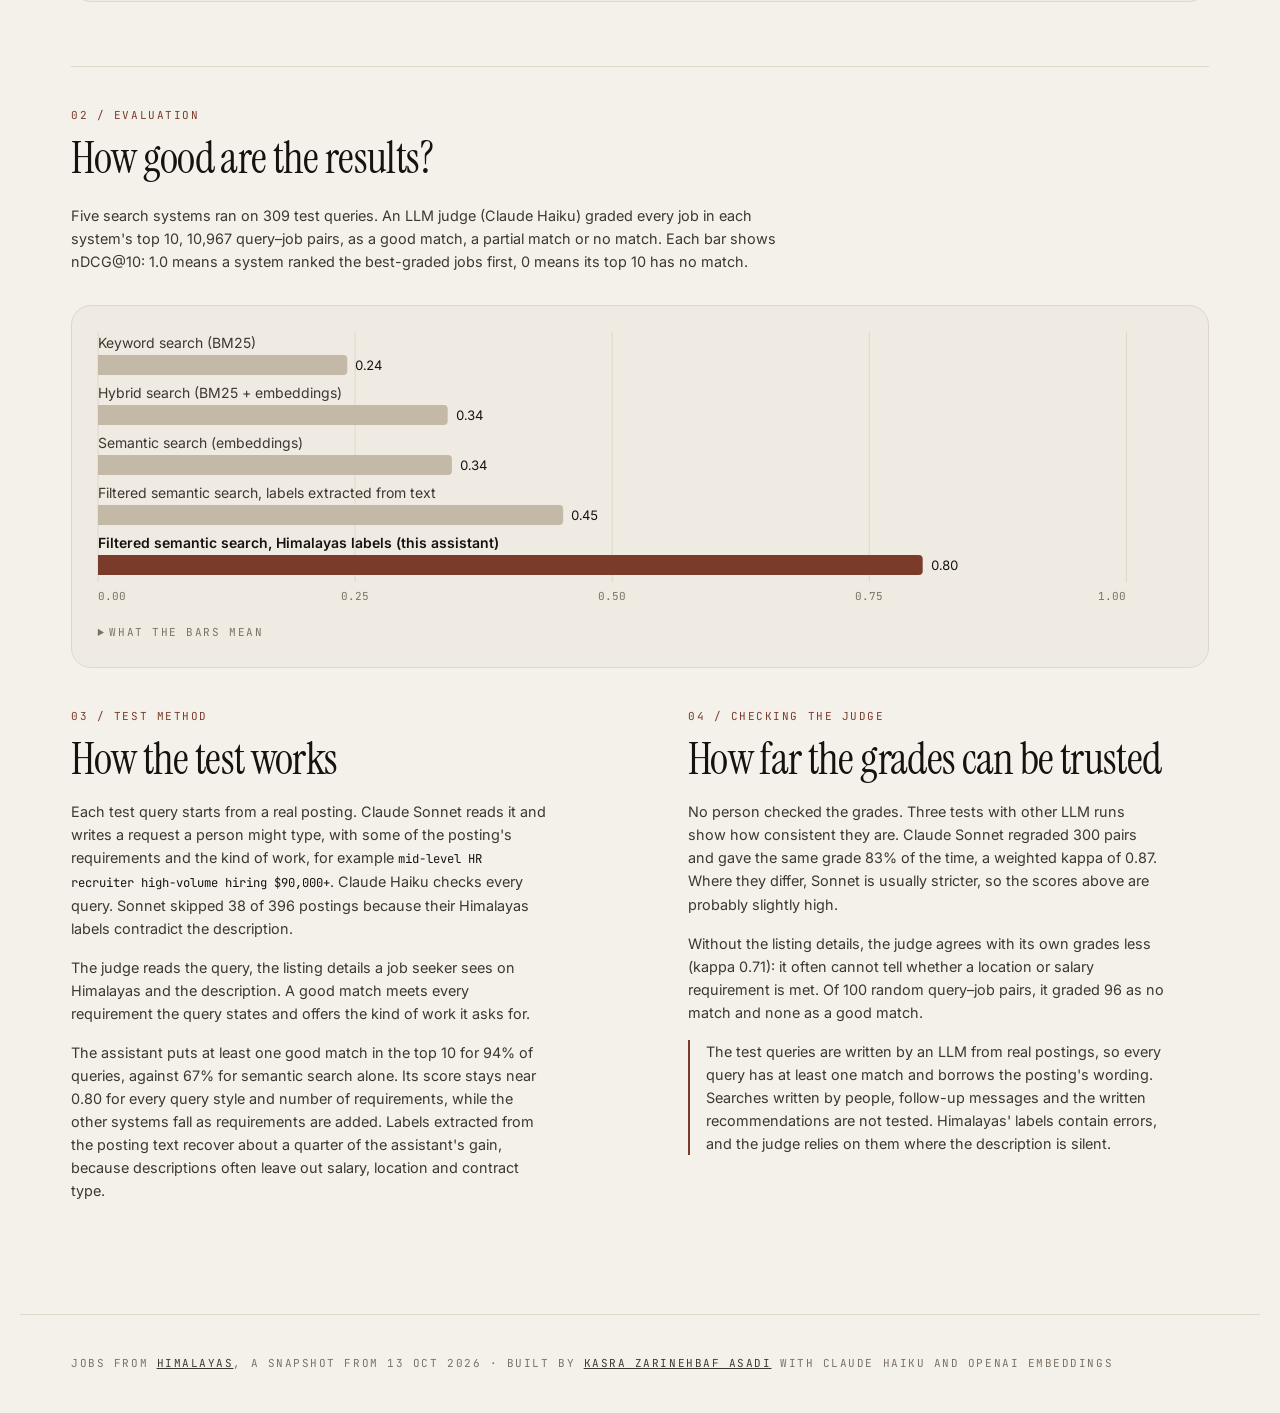
==== commit b6b0d0be: "Replace the label-based evaluation with LLM-judged relevance The old test built its answer key from " ====
--- a/web/index.html
+++ b/web/index.html
@@ -77,8 +77,6 @@
             <p class="label label--accent">01 / Search</p>
             <h2 id="arch-title">How a search works</h2>
           </div>
-          <p class="section-note">The job index is built once per data snapshot. Five steps run for every
-            message.</p>
         </div>
         <p class="intro-text">Every posting on Himalayas comes with labels for seniority, category, eligible
           countries, contract type and salary. The search uses these labels for the hard requirements in a message
@@ -242,126 +240,79 @@
           </ol>
         </figure>
 
-        <div class="columns">
-          <div>
-            <h3>How filters are chosen</h3>
-            <p>Haiku reads the message for seniority, category, eligible countries, contract type and a minimum
-              salary. It can only choose values that exist in the index, so a filter never asks for a category no
-              job has.</p>
-            <p>Salaries are converted to US dollars before they are compared. In a follow-up message, Haiku edits
-              the previous filters instead of starting over.</p>
-          </div>
-          <div>
-            <h3>How results are ordered</h3>
-            <p>Jobs that meet every filter come first, sorted by how close their vector is to the message's. A vector
-              is a list of numbers from an embedding model; texts with similar meaning get similar vectors.</p>
-            <p>Jobs with a missing label, such as a posting with no salary, cannot be ruled out. They follow as
-              possible matches. Haiku reads the top 20 descriptions and recommends up to six, with a reason for
-              each.</p>
-            <p class="note">Haiku refers to jobs by number only. Titles, links and details come from the index, and
-              any amount in a reason is checked against the data, so a recommendation cannot point to a job that
-              doesn't exist.</p>
-          </div>
-        </div>
       </section>
 
       <section class="section" aria-labelledby="accuracy-title">
         <div class="section-head">
           <div>
             <p class="label label--accent">02 / Evaluation</p>
-            <h2 id="accuracy-title">Search accuracy</h2>
+            <h2 id="accuracy-title">How good are the results?</h2>
           </div>
-          <p class="section-note">Share of the top 10 results that meet every criterion of the search
-            (precision@10), averaged over 1,464 test searches.</p>
         </div>
+        <p class="intro-text">Five search systems ran on 309 test queries. An LLM judge (Claude Haiku) graded every
+          job in each system's top 10, 10,967 query–job pairs, as a good match, a partial match or no match. Each bar
+          shows nDCG@10: 1.0 means a system ranked the best-graded jobs first, 0 means its top 10 has no match.</p>
 
         <figure class="figure">
           <div id="chart-systems" class="chart"></div>
-          <details class="table-view">
-            <summary class="label">Show as table</summary>
-            <table id="table-systems"></table>
+          <details class="legend">
+            <summary class="label">What the bars mean</summary>
+            <dl>
+              <div><dt>Keyword search (BM25)</dt>
+                <dd>Job postings are ranked by word overlap with the query, with rare words weighted higher. BM25
+                  does not handle synonyms or numeric comparisons such as "at least $140k".</dd></div>
+              <div><dt>Hybrid search (BM25 + embeddings)</dt>
+                <dd>The BM25 and embedding rankings are combined with reciprocal rank fusion. Here the combination
+                  makes no measurable difference to embeddings alone.</dd></div>
+              <div><dt>Semantic search (embeddings)</dt>
+                <dd>Job postings are ranked by cosine similarity between the query embedding and each posting's
+                  embedding (OpenAI text-embedding-3-small). Embeddings match related wording but cannot enforce
+                  seniority, location or salary.</dd></div>
+              <div><dt>Filtered semantic search, labels extracted from text</dt>
+                <dd>An LLM (Claude Haiku) extracts labels from the query: seniority, category, location, contract
+                  type and minimum salary. The same LLM extracted these labels from each posting's text in advance.
+                  Job postings whose labels contradict the query are removed, and the rest are ranked by embedding
+                  similarity. Job postings that leave a label unstated are kept, after the full matches.</dd></div>
+              <div class="legend__demo"><dt>Filtered semantic search, Himalayas labels (this assistant)</dt>
+                <dd>The query labels are extracted the same way but compared with the labels Himalayas stores for
+                  each job posting. This is the system behind the search box above.</dd></div>
+            </dl>
           </details>
         </figure>
 
         <div class="columns">
           <div>
             <p class="label label--accent">03 / Test method</p>
-            <h2>How test searches are made</h2>
-            <p>Each test search starts from the labels of a real job, for example <code>senior · Developer · open
-              to Canada · at least $140k</code>.</p>
-            <p>One LLM call writes the labels as a request a person might type. A second call checks that the
-              request asks for exactly those criteria. A result counts as correct if its labels meet every
-              criterion, which gives an answer key for every search without labelling jobs by hand.</p>
-            <p>Typos and casual wording barely change the score: 40 such searches score 99.7%, against 100% for the
-              same searches written cleanly.</p>
+            <h2>How the test works</h2>
+            <p>Each test query starts from a real posting. Claude Sonnet reads it and writes a request a person
+              might type, with some of the posting's requirements and the kind of work, for example <code>mid-level
+              HR recruiter high-volume hiring $90,000+</code>. Claude Haiku checks every query. Sonnet skipped 38 of 396 postings
+              because their Himalayas labels contradict the description.</p>
+            <p>The judge reads the query, the listing details a job seeker sees on Himalayas and the description.
+              A good match meets every requirement the query states and offers the kind of work it asks for.</p>
+            <p>The assistant puts at least one good match in the top 10 for 94% of queries, against 67% for
+              semantic search alone. Its score stays near 0.80 for every query style and number of requirements,
+              while the other systems fall as requirements are added. Labels extracted from the posting text
+              recover about a quarter of the assistant's gain, because descriptions often leave out salary,
+              location and contract type.</p>
           </div>
           <div>
-            <p class="label label--accent">04 / Interpretation</p>
-            <h2>What the score measures</h2>
-            <p>The assistant filters on the same labels the test criteria come from. When Haiku chooses the right
-              filters, every result is correct, so the 99% mainly measures that step. It gets the filters exactly
-              right for 98% of test searches.</p>
-            <p>Most errors involve "management", which Himalayas uses both as a category and as a seniority
-              level.</p>
-            <p class="note">The test does not check how well a job fits within a broad category: any Developer job
-              counts as correct for a request about backend Python. The ranking and the recommendations are not
-              measured yet.</p>
+            <p class="label label--accent">04 / Checking the judge</p>
+            <h2>How far the grades can be trusted</h2>
+            <p>No person checked the grades. Three tests with other LLM runs show how consistent they are. Claude
+              Sonnet regraded 300 pairs and gave the same grade 83% of the time, a weighted kappa of 0.87. Where
+              they differ, Sonnet is usually stricter, so the scores above are probably slightly high.</p>
+            <p>Without the listing details, the judge agrees with its own grades less (kappa 0.71): it often cannot
+              tell whether a location or salary requirement is met. Of 100 random query–job pairs, it graded 96 as
+              no match and none as a good match.</p>
+            <p class="note">The test queries are written by an LLM from real postings, so every query has at least
+              one match and borrows the posting's wording. Searches written by people, follow-up messages and the
+              written recommendations are not tested. Himalayas' labels contain errors, and the judge relies on
+              them where the description is silent.</p>
           </div>
         </div>
       </section>
 
-      <section class="section" aria-labelledby="text-title">
-        <div class="section-head">
-          <div>
-            <p class="label label--accent">05 / Without labels</p>
-            <h2 id="text-title">Searching postings without labels</h2>
-          </div>
-        </div>
-        <div class="split">
-          <div>
-            <p>Many job sites only have the posting text. To test this case, an LLM read each description and
-              recorded the seniority, category, countries, contract type and salary it states. The assistant then
-              filtered on those values instead of the Himalayas labels.</p>
-            <p>Precision rises from 17% with meaning search alone to 41%, but stays far below 99%. Descriptions
-              often leave things out: of the jobs with a salary, 85% state it in the text. About half say where they
-              hire, and a third state the contract type.</p>
-          </div>
-          <figure class="figure">
-            <figcaption class="label">Precision@10 · searches that include each criterion</figcaption>
-            <div id="chart-fields" class="multiples"></div>
-            <details class="table-view">
-              <summary class="label">Show as table</summary>
-              <table id="table-fields"></table>
-            </details>
-          </figure>
-        </div>
-      </section>
-
-      <section class="section columns">
-        <div>
-          <p class="label label--accent">06 / Limitations</p>
-          <h2>What is not tested yet</h2>
-          <ul class="limits">
-            <li>The test searches are written and checked by LLMs. Searches written by people have not been tested
-              yet.</li>
-            <li>Only the first message of a conversation is tested, not follow-ups or the written
-              recommendations.</li>
-            <li>The job board's labels contain errors: a manual check of 48 seniority labels found 88% correct. The
-              test treats the labels as correct, so these errors do not lower the score.</li>
-          </ul>
-        </div>
-        <div>
-          <p class="label label--accent">07 / Running costs</p>
-          <h2>Cost and speed</h2>
-          <dl class="facts">
-            <div><dt>Time per answer</dt><dd>about 6 s</dd></div>
-            <div><dt>API cost per answer</dt><dd>about $0.002</dd></div>
-            <div><dt>Building and testing the system</dt><dd>about $5</dd></div>
-            <div><dt>Jobs in the index</dt><dd>9,458</dd></div>
-            <div><dt>Data snapshot</dt><dd>13 Oct 2026</dd></div>
-          </dl>
-        </div>
-      </section>
     </div>
   </main>
 
--- a/web/how.css
+++ b/web/how.css
@@ -41,31 +41,18 @@
 	margin-bottom: 0;
 }
 
-.section-note {
-	max-width: 36ch;
-	font-size: var(--step-small);
-	color: var(--muted);
-}
-
 .intro-text {
 	max-width: 80ch;
 	font-size: 0.9rem;
 	color: var(--ink-soft);
 }
 
-.columns,
-.split {
+.columns {
 	display: grid;
 	grid-template-columns: 1fr 1fr;
 	gap: 6rem;
 }
 
-.split {
-	grid-template-columns: 1fr 1.25fr;
-	gap: 4rem;
-	align-items: start;
-}
-
 .section > .columns {
 	margin-top: 2.5rem;
 }
@@ -75,16 +62,11 @@
 	margin-bottom: 0.4rem;
 }
 
-.columns p:not(.label),
-.split p:not(.label) {
+.columns p:not(.label) {
 	max-width: 53ch;
 	margin-top: 1rem;
 	font-size: 0.9rem;
 	color: var(--ink-soft);
-}
-
-.split > div > p:first-child {
-	margin-top: 0;
 }
 
 .note {
@@ -104,8 +86,7 @@
 		align-items: start;
 	}
 
-	.columns,
-	.split {
+	.columns {
 		grid-template-columns: 1fr;
 		gap: 3rem;
 	}
@@ -326,10 +307,6 @@
 	margin-bottom: 1.25rem;
 }
 
-.split .figure {
-	margin-top: 0;
-}
-
 .chart svg {
 	display: block;
 	width: 100%;
@@ -384,138 +361,38 @@
 	outline: none;
 }
 
-/* Small multiples: one row per field, one column per system, each with its
-   own bar on a shared 0–100% scale. Columns carry identity, not colour. */
-.multiples {
-	display: grid;
-	grid-template-columns: minmax(6.5rem, 0.8fr) repeat(3, minmax(0, 1fr));
-	gap: 0.7rem 1rem;
-	align-items: center;
-}
-
-.multiples .head {
-	align-self: end;
-	line-height: 1.35;
-}
-
-.multiples .head--demo {
-	color: var(--rust);
-}
-
-.multiples .field {
-	font-size: 0.95rem;
-	color: var(--ink-soft);
-}
-
-.cell {
-	display: flex;
-	align-items: center;
-	gap: 0.5rem;
-}
-
-.cell svg {
-	flex: 1;
-	height: 14px;
-	min-width: 2rem;
-}
-
-.cell .num {
-	width: 2.6rem;
-	text-align: right;
-	font-size: 0.9rem;
-	font-variant-numeric: tabular-nums;
-}
-
-@media (max-width: 560px) {
-	.multiples {
-		grid-template-columns: 5.5rem repeat(3, minmax(0, 1fr));
-		gap: 0.6rem 0.5rem;
-	}
-
-	.cell svg {
-		display: none;
-	}
-}
-
-.table-view {
+.legend {
 	margin-top: 1rem;
 }
 
-.table-view summary {
+.legend summary {
 	cursor: pointer;
 	width: fit-content;
 }
 
-.table-view table {
-	margin-top: 0.8rem;
-	border-collapse: collapse;
-	font-size: var(--step-small);
-	color: var(--ink-soft);
-}
-
-.table-view th,
-.table-view td {
-	padding: 0.35rem 1.25rem 0.35rem 0;
-	text-align: left;
-	border-bottom: 1px solid var(--line);
-}
-
-.table-view td.num {
-	text-align: right;
-	font-variant-numeric: tabular-nums;
-}
-
-.limits {
+.legend dl {
+	display: grid;
+	grid-template-columns: 1fr 1fr;
+	gap: 1.25rem 4rem;
+	margin: 1rem 0 0;
+}
+
+.legend dt {
+	font-weight: 600;
+	font-size: 0.95rem;
+}
+
+.legend dd {
+	margin: 0.3rem 0 0;
 	max-width: 53ch;
-	margin: 0;
-	padding: 0;
-	list-style: none;
 	font-size: 0.9rem;
 	color: var(--ink-soft);
 }
 
-.limits li {
-	position: relative;
-	padding: 0.8rem 0 0.8rem 1.4rem;
-	border-top: 1px solid var(--line);
-}
-
-.limits li:last-child {
-	border-bottom: 1px solid var(--line);
-}
-
-.limits li::before {
-	content: "";
-	position: absolute;
-	left: 0;
-	top: 1.35rem;
-	width: 7px;
-	height: 7px;
-	border-radius: 50%;
-	background: var(--rust);
-}
-
-.facts {
-	margin: 0;
-	font-size: 0.9rem;
-}
-
-.facts div {
-	display: flex;
-	justify-content: space-between;
-	gap: 1rem;
-	padding: 0.85rem 0;
-	border-bottom: 1px solid var(--line);
-}
-
-.facts dt {
-	color: var(--ink-soft);
-}
-
-.facts dd {
-	margin: 0;
-	color: var(--ink);
-	font-variant-numeric: tabular-nums;
+@media (max-width: 760px) {
+	.legend dl {
+		grid-template-columns: 1fr;
+	}
 }
 
 .foot {
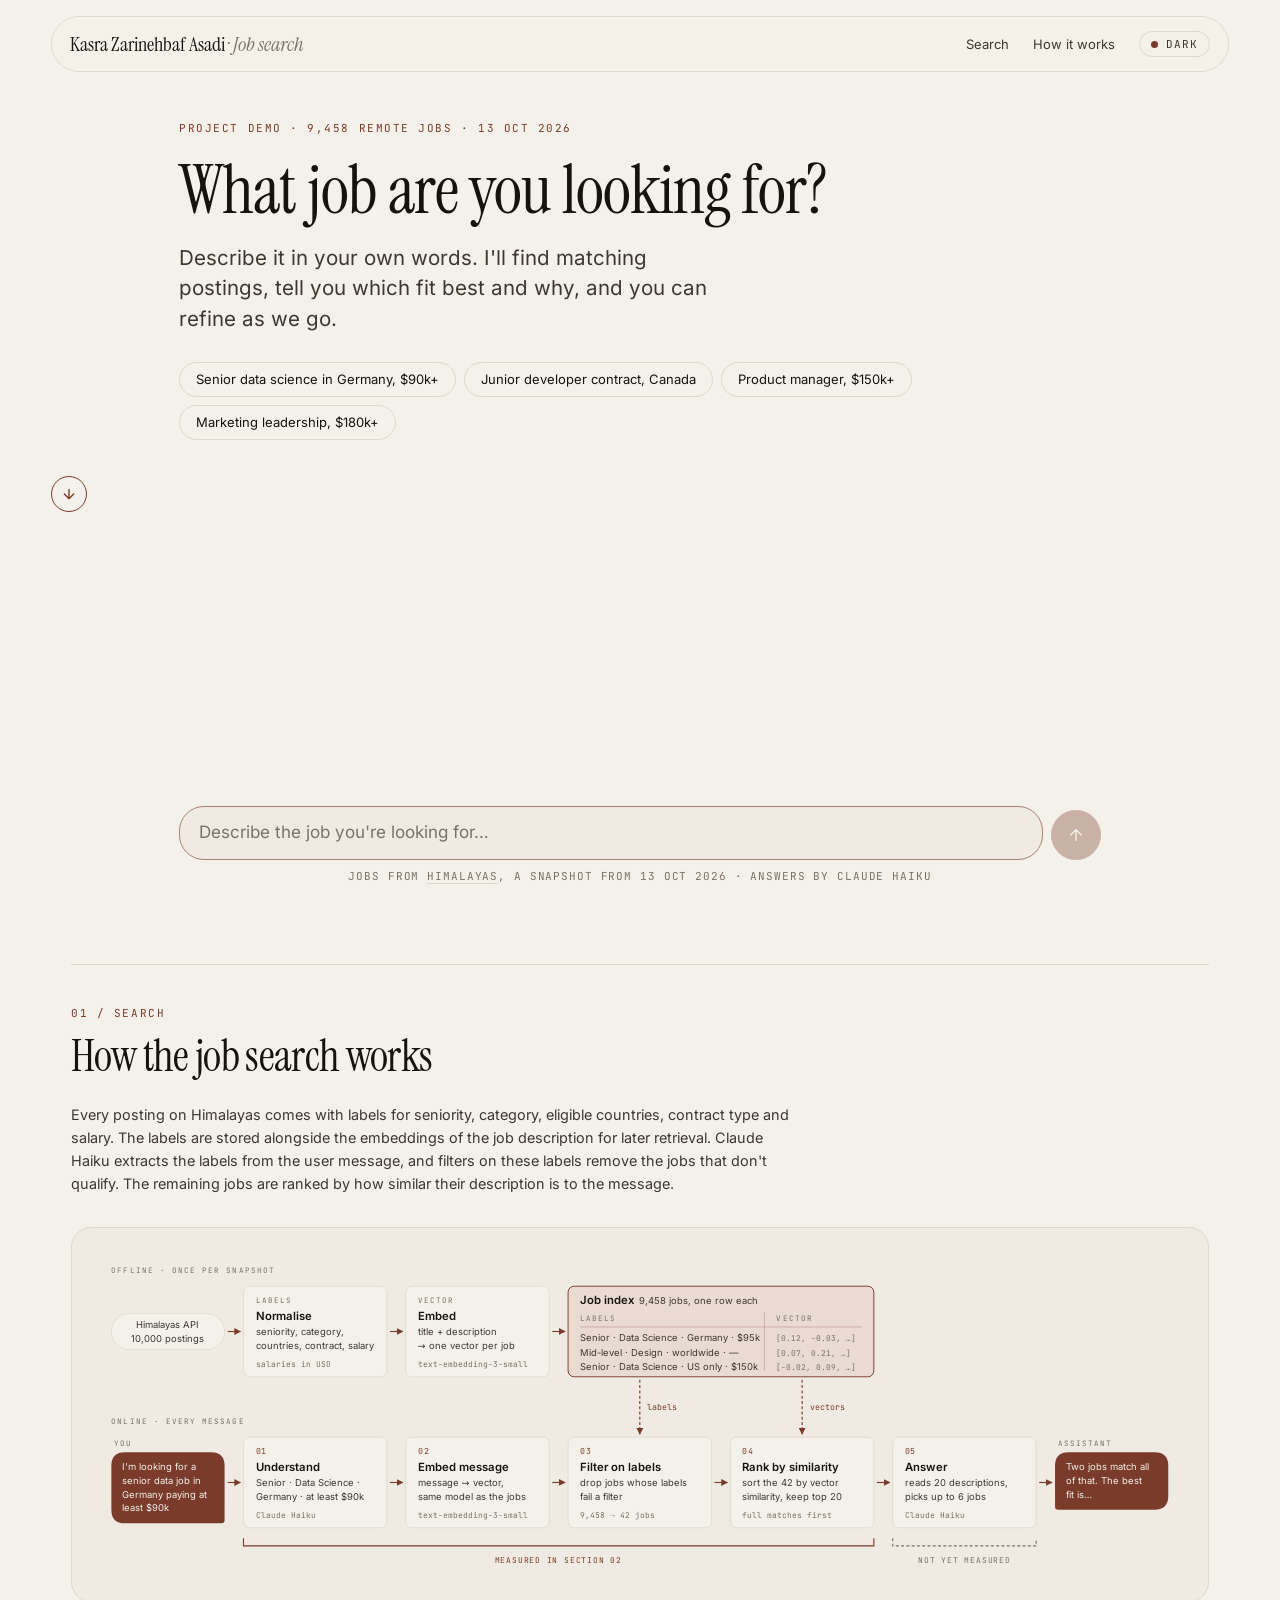
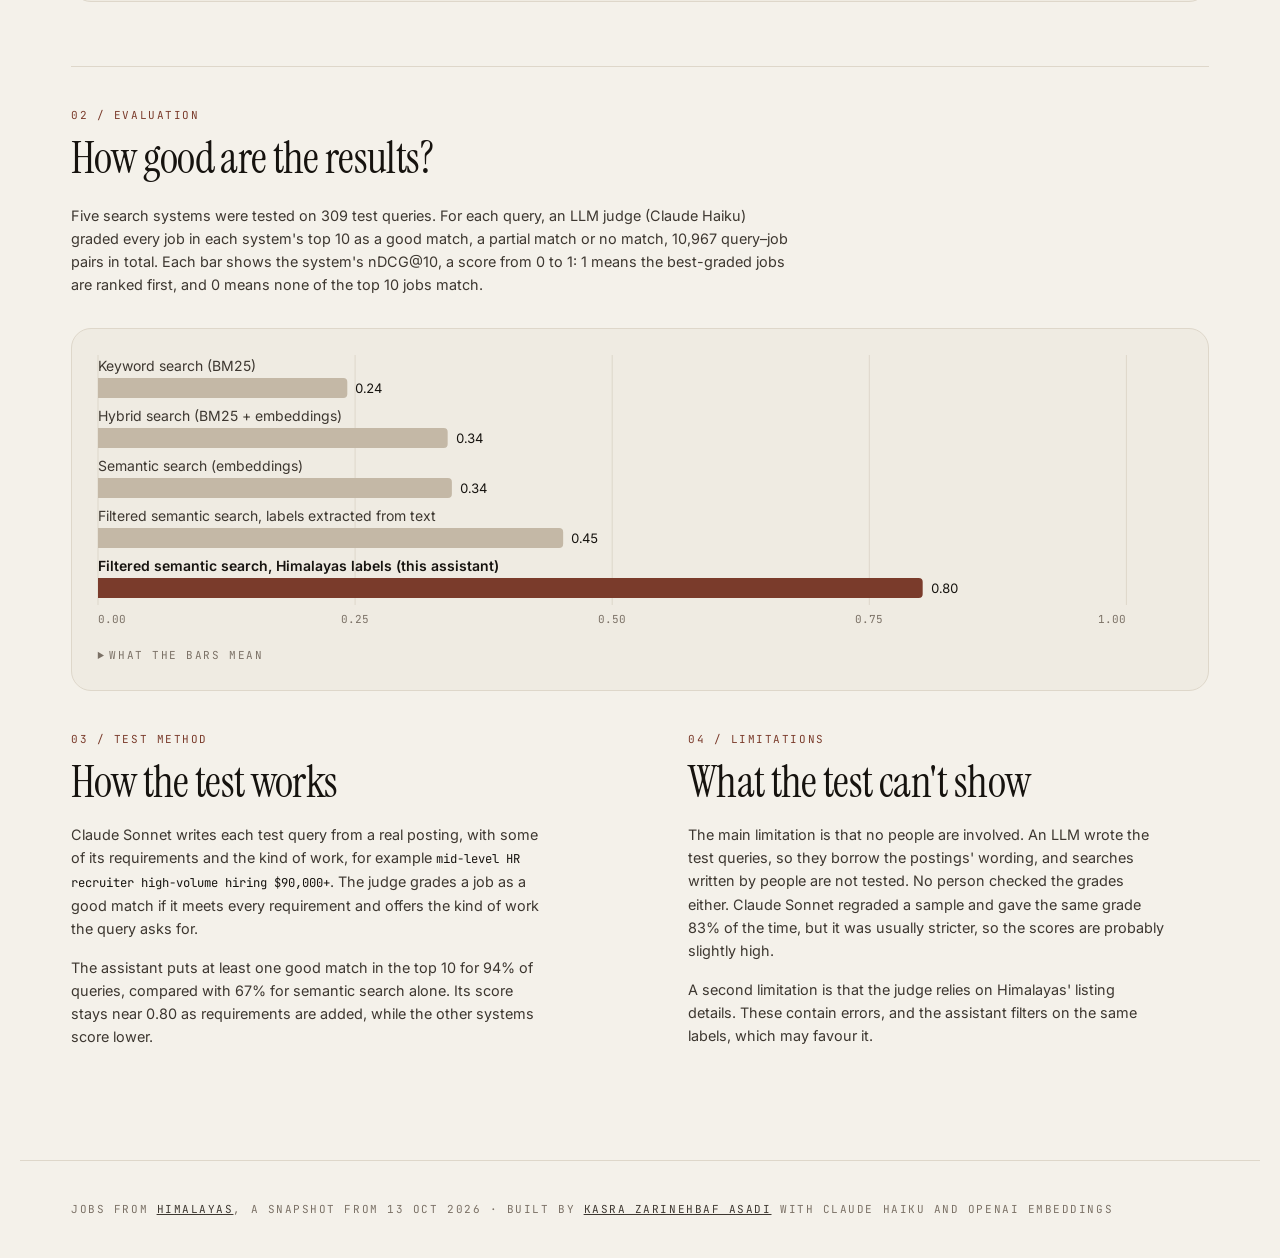
==== commit 283247ec: "Rewrite the search and evaluation text in plainer terms The search paragraph now says the labels are" ====
--- a/web/index.html
+++ b/web/index.html
@@ -75,14 +75,14 @@
         <div class="section-head">
           <div>
             <p class="label label--accent">01 / Search</p>
-            <h2 id="arch-title">How a search works</h2>
+            <h2 id="arch-title">How the job search works</h2>
           </div>
         </div>
         <p class="intro-text">Every posting on Himalayas comes with labels for seniority, category, eligible
-          countries, contract type and salary. The search uses these labels for the hard requirements in a message
-          and the posting text for everything else. Claude Haiku turns the message into label filters, the filters
-          remove jobs that don't qualify, and the remaining jobs are ranked by how similar their text is to the
-          message.</p>
+          countries, contract type and salary. The labels are stored alongside the embeddings of the job description
+          for later retrieval. Claude Haiku extracts the labels from the user message, and filters on these labels
+          remove the jobs that don't qualify. The remaining jobs are ranked by how similar their description is to
+          the message.</p>
 
         <figure class="arch">
           <svg class="arch-svg" viewBox="0 0 1430 420" aria-hidden="true" focusable="false">
@@ -249,9 +249,10 @@
             <h2 id="accuracy-title">How good are the results?</h2>
           </div>
         </div>
-        <p class="intro-text">Five search systems ran on 309 test queries. An LLM judge (Claude Haiku) graded every
-          job in each system's top 10, 10,967 query–job pairs, as a good match, a partial match or no match. Each bar
-          shows nDCG@10: 1.0 means a system ranked the best-graded jobs first, 0 means its top 10 has no match.</p>
+        <p class="intro-text">Five search systems were tested on 309 test queries. For each query, an LLM judge
+          (Claude Haiku) graded every job in each system's top 10 as a good match, a partial match or no match,
+          10,967 query–job pairs in total. Each bar shows the system's nDCG@10, a score from 0 to 1: 1 means the
+          best-graded jobs are ranked first, and 0 means none of the top 10 jobs match.</p>
 
         <figure class="figure">
           <div id="chart-systems" class="chart"></div>
@@ -259,23 +260,23 @@
             <summary class="label">What the bars mean</summary>
             <dl>
               <div><dt>Keyword search (BM25)</dt>
-                <dd>Job postings are ranked by word overlap with the query, with rare words weighted higher. BM25
-                  does not handle synonyms or numeric comparisons such as "at least $140k".</dd></div>
+                <dd>Ranks postings by the words they share with the query, with rare words weighted higher. It
+                  misses synonyms and can't compare numbers, such as "at least $140k".</dd></div>
               <div><dt>Hybrid search (BM25 + embeddings)</dt>
-                <dd>The BM25 and embedding rankings are combined with reciprocal rank fusion. Here the combination
-                  makes no measurable difference to embeddings alone.</dd></div>
+                <dd>Combines the BM25 and embedding rankings with reciprocal rank fusion. Here it scores the same
+                  as embeddings alone.</dd></div>
               <div><dt>Semantic search (embeddings)</dt>
-                <dd>Job postings are ranked by cosine similarity between the query embedding and each posting's
-                  embedding (OpenAI text-embedding-3-small). Embeddings match related wording but cannot enforce
-                  seniority, location or salary.</dd></div>
+                <dd>Ranks postings by how similar their embedding is to the query's embedding (OpenAI
+                  text-embedding-3-small). It matches related wording but can't enforce seniority, location or
+                  salary.</dd></div>
               <div><dt>Filtered semantic search, labels extracted from text</dt>
                 <dd>An LLM (Claude Haiku) extracts labels from the query: seniority, category, location, contract
-                  type and minimum salary. The same LLM extracted these labels from each posting's text in advance.
-                  Job postings whose labels contradict the query are removed, and the rest are ranked by embedding
-                  similarity. Job postings that leave a label unstated are kept, after the full matches.</dd></div>
+                  type and minimum salary. The same LLM extracted these labels from each posting's text beforehand.
+                  Postings whose labels contradict the query are removed, and the rest are ranked by embedding
+                  similarity. Postings that don't state a label are kept and shown after the full matches.</dd></div>
               <div class="legend__demo"><dt>Filtered semantic search, Himalayas labels (this assistant)</dt>
-                <dd>The query labels are extracted the same way but compared with the labels Himalayas stores for
-                  each job posting. This is the system behind the search box above.</dd></div>
+                <dd>Extracts the query labels the same way, but compares them with the labels Himalayas stores for
+                  each posting. This is the system behind the search box above.</dd></div>
             </dl>
           </details>
         </figure>
@@ -284,31 +285,23 @@
           <div>
             <p class="label label--accent">03 / Test method</p>
             <h2>How the test works</h2>
-            <p>Each test query starts from a real posting. Claude Sonnet reads it and writes a request a person
-              might type, with some of the posting's requirements and the kind of work, for example <code>mid-level
-              HR recruiter high-volume hiring $90,000+</code>. Claude Haiku checks every query. Sonnet skipped 38 of 396 postings
-              because their Himalayas labels contradict the description.</p>
-            <p>The judge reads the query, the listing details a job seeker sees on Himalayas and the description.
-              A good match meets every requirement the query states and offers the kind of work it asks for.</p>
-            <p>The assistant puts at least one good match in the top 10 for 94% of queries, against 67% for
-              semantic search alone. Its score stays near 0.80 for every query style and number of requirements,
-              while the other systems fall as requirements are added. Labels extracted from the posting text
-              recover about a quarter of the assistant's gain, because descriptions often leave out salary,
-              location and contract type.</p>
+            <p>Claude Sonnet writes each test query from a real posting, with some of its requirements and the kind
+              of work, for example <code>mid-level HR recruiter high-volume hiring $90,000+</code>. The judge grades
+              a job as a good match if it meets every requirement and offers the kind of work the query asks
+              for.</p>
+            <p>The assistant puts at least one good match in the top 10 for 94% of queries, compared with 67% for
+              semantic search alone. Its score stays near 0.80 as requirements are added, while the other systems
+              score lower.</p>
           </div>
           <div>
-            <p class="label label--accent">04 / Checking the judge</p>
-            <h2>How far the grades can be trusted</h2>
-            <p>No person checked the grades. Three tests with other LLM runs show how consistent they are. Claude
-              Sonnet regraded 300 pairs and gave the same grade 83% of the time, a weighted kappa of 0.87. Where
-              they differ, Sonnet is usually stricter, so the scores above are probably slightly high.</p>
-            <p>Without the listing details, the judge agrees with its own grades less (kappa 0.71): it often cannot
-              tell whether a location or salary requirement is met. Of 100 random query–job pairs, it graded 96 as
-              no match and none as a good match.</p>
-            <p class="note">The test queries are written by an LLM from real postings, so every query has at least
-              one match and borrows the posting's wording. Searches written by people, follow-up messages and the
-              written recommendations are not tested. Himalayas' labels contain errors, and the judge relies on
-              them where the description is silent.</p>
+            <p class="label label--accent">04 / Limitations</p>
+            <h2>What the test can't show</h2>
+            <p>The main limitation is that no people are involved. An LLM wrote the test queries, so they borrow
+              the postings' wording, and searches written by people are not tested. No person checked the grades
+              either. Claude Sonnet regraded a sample and gave the same grade 83% of the time, but it was usually
+              stricter, so the scores are probably slightly high.</p>
+            <p>A second limitation is that the judge relies on Himalayas' listing details. These contain errors,
+              and the assistant filters on the same labels, which may favour it.</p>
           </div>
         </div>
       </section>
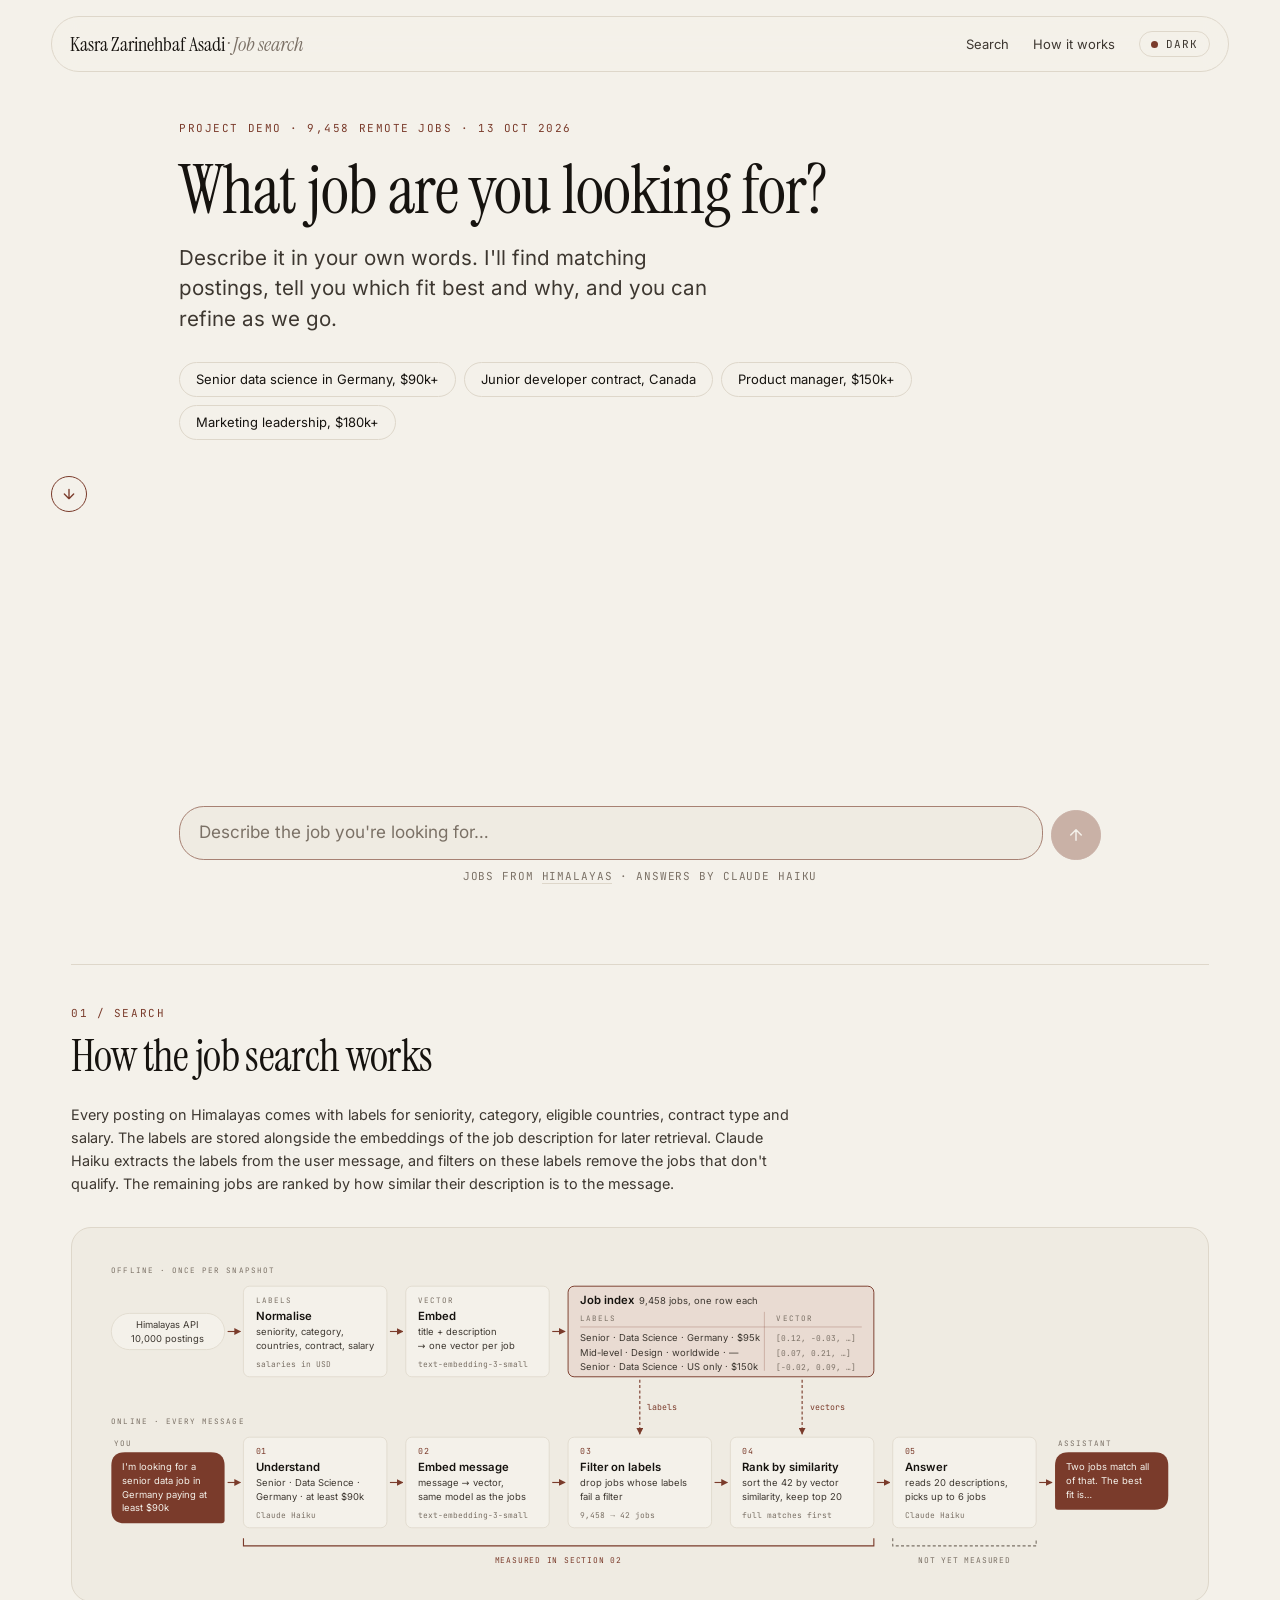
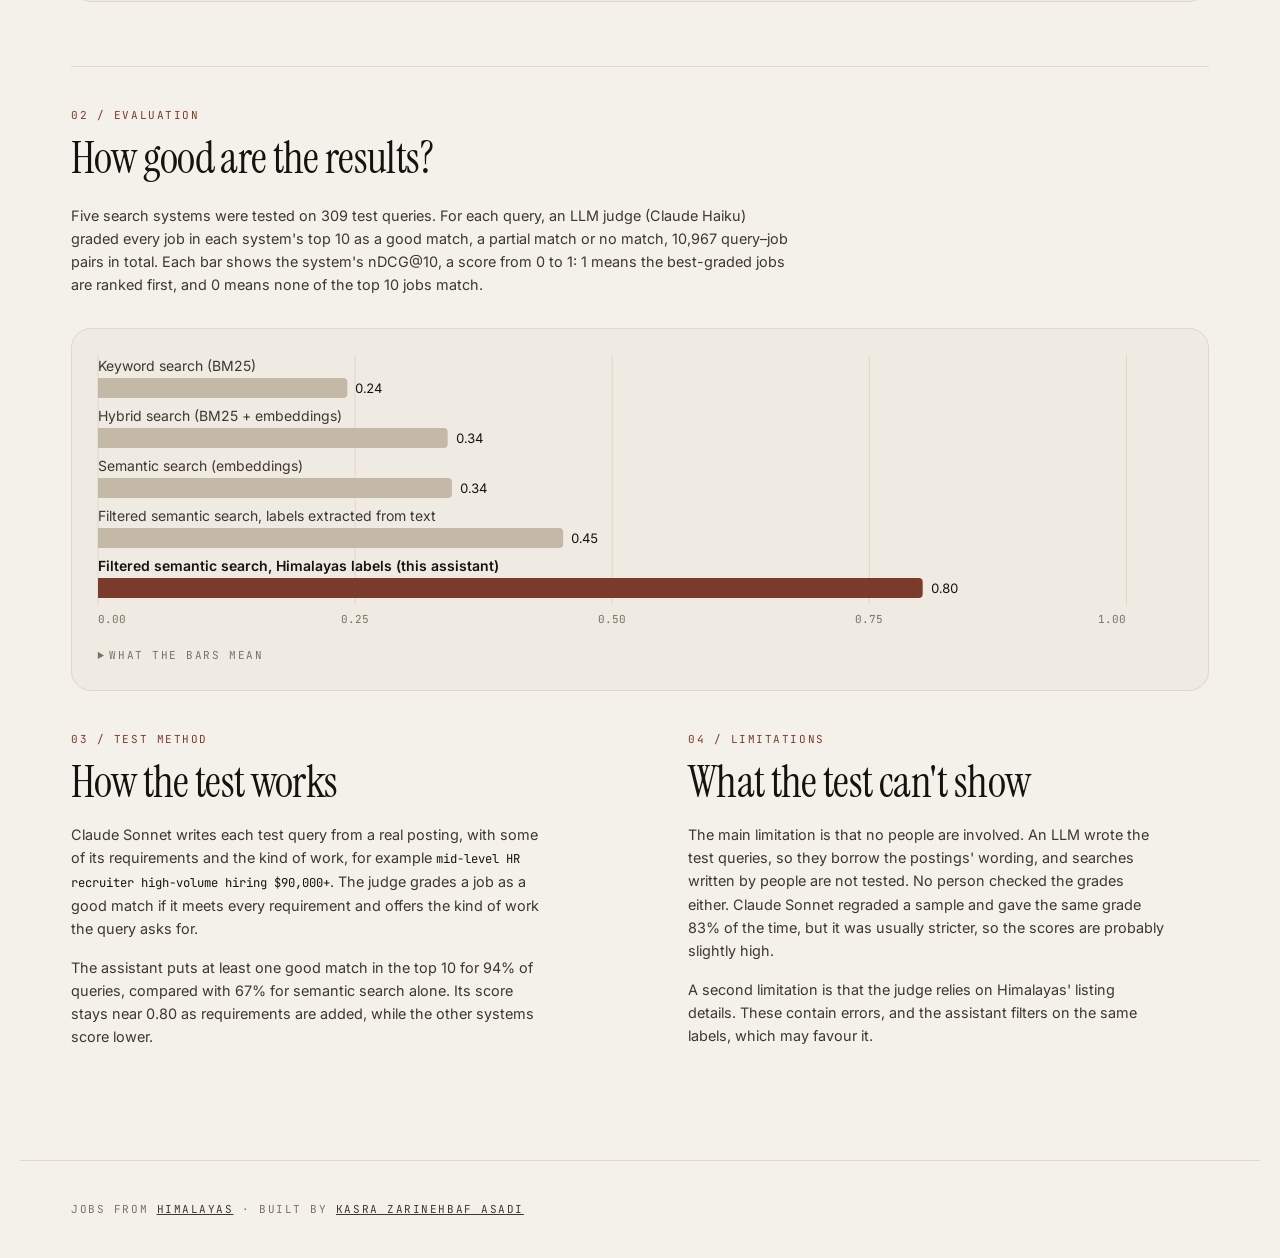
==== commit 419fd5bb: "Drop the snapshot date and model credits from the page notes Postings will reload automatically, so " ====
--- a/web/index.html
+++ b/web/index.html
@@ -66,7 +66,7 @@
             <svg viewBox="0 0 24 24" width="18" height="18" aria-hidden="true"><path d="M12 19V5M5 12l7-7 7 7" fill="none" stroke="currentColor" stroke-width="2" stroke-linecap="round" stroke-linejoin="round"/></svg>
           </button>
         </form>
-        <p class="composer-note label column">Jobs from <a href="https://himalayas.app">Himalayas</a>, a snapshot from 13 Oct 2026 · answers by Claude Haiku</p>
+        <p class="composer-note label column">Jobs from <a href="https://himalayas.app">Himalayas</a> · answers by Claude Haiku</p>
       </div>
     </section>
 
@@ -310,8 +310,8 @@
   </main>
 
   <footer class="foot wrap">
-    <p class="label">Jobs from <a href="https://himalayas.app">Himalayas</a>, a snapshot from 13 Oct 2026 · built by
-      <a href="https://kasra.page">Kasra Zarinehbaf Asadi</a> with Claude Haiku and OpenAI embeddings</p>
+    <p class="label">Jobs from <a href="https://himalayas.app">Himalayas</a> · built by
+      <a href="https://kasra.page">Kasra Zarinehbaf Asadi</a></p>
   </footer>
   <div id="tooltip" class="tooltip" role="tooltip" hidden></div>
 </body>
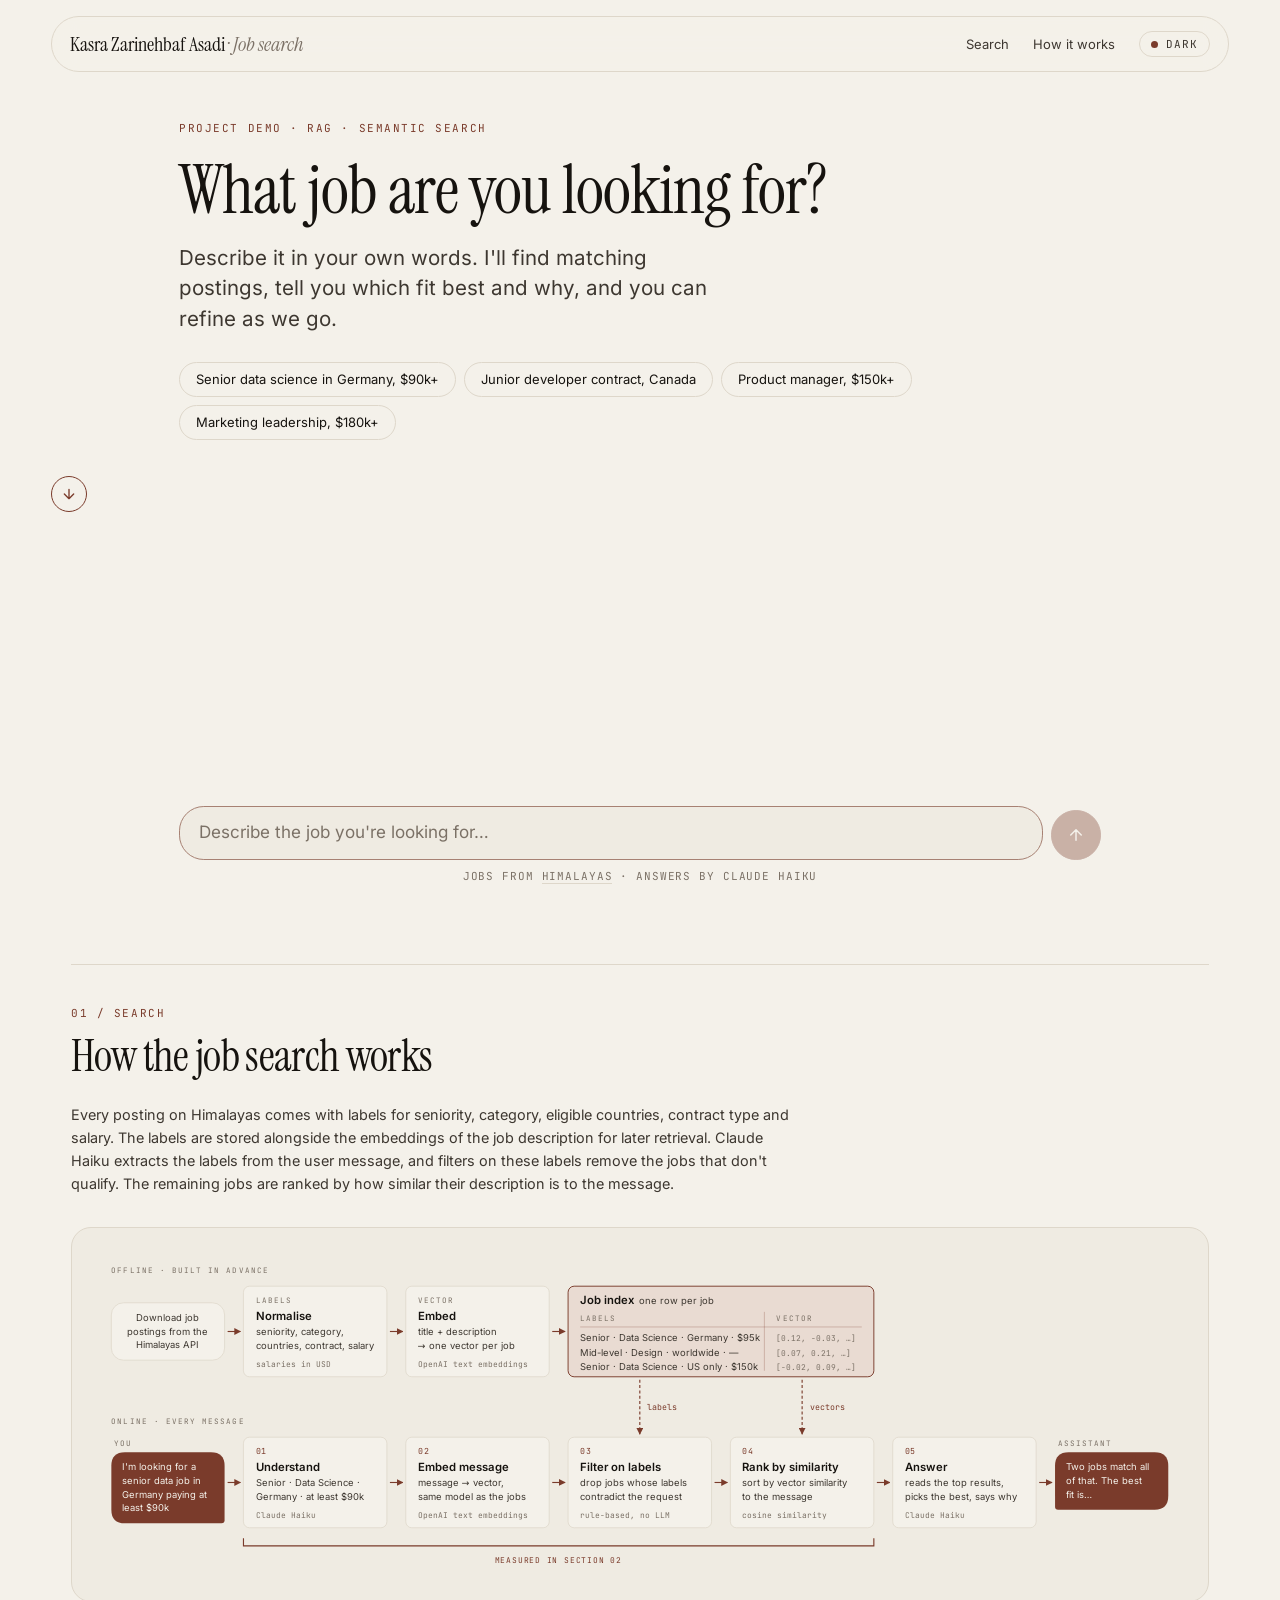
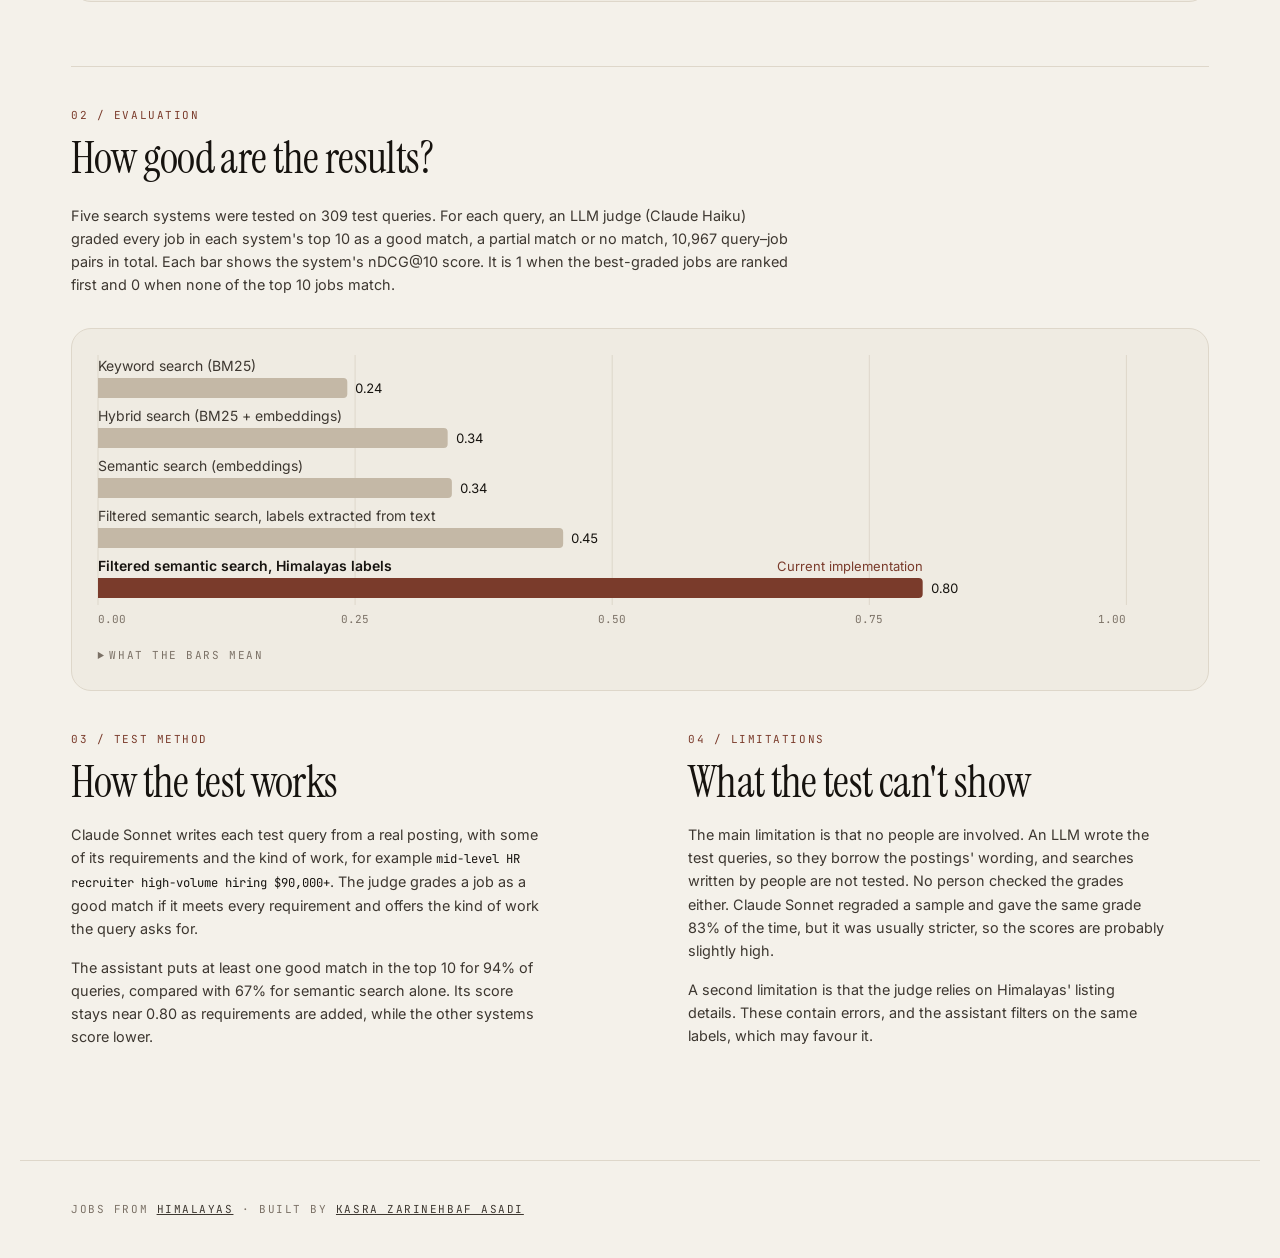
==== commit d6f57d68: "Simplify the diagram and chart so they read without the numbers Drop snapshot counts from the hero l" ====
--- a/web/index.html
+++ b/web/index.html
@@ -36,7 +36,7 @@
       <div id="scroller" class="scroller">
         <div class="column">
           <section id="intro" class="intro">
-            <p class="label label--accent">Project demo · 9,458 remote jobs · 13 Oct 2026</p>
+            <p class="label label--accent">Project demo · RAG · Semantic search</p>
             <h1>What job are you looking for?</h1>
             <p class="intro__lead">Describe it in your own words. I'll find matching postings, tell you which
               fit best and why, and you can refine as we go.</p>
@@ -93,11 +93,12 @@
             </defs>
 
             <!-- top lane: offline, once per snapshot -->
-            <text class="arch-lane" x="15" y="22">OFFLINE · ONCE PER SNAPSHOT</text>
-            <g>
-              <rect class="arch-card" x="15" y="76" width="150" height="48" rx="24"/>
-              <text class="arch-detail" x="90" y="96" text-anchor="middle">Himalayas API</text>
-              <text class="arch-detail" x="90" y="114" text-anchor="middle">10,000 postings</text>
+            <text class="arch-lane" x="15" y="22">OFFLINE · BUILT IN ADVANCE</text>
+            <g>
+              <rect class="arch-card" x="15" y="62" width="150" height="76" rx="16"/>
+              <text class="arch-detail" x="90" y="86" text-anchor="middle">Download job</text>
+              <text class="arch-detail" x="90" y="104" text-anchor="middle">postings from the</text>
+              <text class="arch-detail" x="90" y="122" text-anchor="middle">Himalayas API</text>
             </g>
             <g>
               <rect class="arch-card" x="190" y="40" width="190" height="120" rx="8"/>
@@ -113,14 +114,14 @@
               <text class="arch-title" x="421" y="85">Embed</text>
               <text class="arch-detail" x="421" y="105">title + description</text>
               <text class="arch-detail" x="421" y="123">→ one vector per job</text>
-              <text class="arch-tool" x="421" y="147">text-embedding-3-small</text>
+              <text class="arch-tool" x="421" y="147">OpenAI text embeddings</text>
             </g>
 
             <!-- the index: one row per job, labels and vector side by side -->
             <g>
               <rect class="arch-store" x="620" y="40" width="405" height="120" rx="8"/>
               <text class="arch-title" x="636" y="64">Job index</text>
-              <text class="arch-detail" x="714" y="64">9,458 jobs, one row each</text>
+              <text class="arch-detail" x="714" y="64">one row per job</text>
               <text class="arch-kicker" x="636" y="86">LABELS</text>
               <text class="arch-kicker" x="896" y="86">VECTOR</text>
               <line class="arch-rule" x1="636" y1="94" x2="1009" y2="94"/>
@@ -166,30 +167,30 @@
               <text class="arch-title" x="421" y="285">Embed message</text>
               <text class="arch-detail" x="421" y="305">message → vector,</text>
               <text class="arch-detail" x="421" y="323">same model as the jobs</text>
-              <text class="arch-tool" x="421" y="347">text-embedding-3-small</text>
+              <text class="arch-tool" x="421" y="347">OpenAI text embeddings</text>
             </g>
             <g>
               <rect class="arch-card" x="620" y="240" width="190" height="120" rx="8"/>
               <text class="arch-num" x="636" y="262">03</text>
               <text class="arch-title" x="636" y="285">Filter on labels</text>
               <text class="arch-detail" x="636" y="305">drop jobs whose labels</text>
-              <text class="arch-detail" x="636" y="323">fail a filter</text>
-              <text class="arch-tool" x="636" y="347">9,458 → 42 jobs</text>
+              <text class="arch-detail" x="636" y="323">contradict the request</text>
+              <text class="arch-tool" x="636" y="347">rule-based, no LLM</text>
             </g>
             <g>
               <rect class="arch-card" x="835" y="240" width="190" height="120" rx="8"/>
               <text class="arch-num" x="851" y="262">04</text>
               <text class="arch-title" x="851" y="285">Rank by similarity</text>
-              <text class="arch-detail" x="851" y="305">sort the 42 by vector</text>
-              <text class="arch-detail" x="851" y="323">similarity, keep top 20</text>
-              <text class="arch-tool" x="851" y="347">full matches first</text>
+              <text class="arch-detail" x="851" y="305">sort by vector similarity</text>
+              <text class="arch-detail" x="851" y="323">to the message</text>
+              <text class="arch-tool" x="851" y="347">cosine similarity</text>
             </g>
             <g>
               <rect class="arch-card" x="1050" y="240" width="190" height="120" rx="8"/>
               <text class="arch-num" x="1066" y="262">05</text>
               <text class="arch-title" x="1066" y="285">Answer</text>
-              <text class="arch-detail" x="1066" y="305">reads 20 descriptions,</text>
-              <text class="arch-detail" x="1066" y="323">picks up to 6 jobs</text>
+              <text class="arch-detail" x="1066" y="305">reads the top results,</text>
+              <text class="arch-detail" x="1066" y="323">picks the best, says why</text>
               <text class="arch-tool" x="1066" y="347">Claude Haiku</text>
             </g>
             <g>
@@ -209,8 +210,6 @@
             <!-- what the evaluation covers -->
             <path class="arch-bracket" d="M190 374 V384 H1025 V374"/>
             <text class="arch-measured" x="607" y="406" text-anchor="middle">MEASURED IN SECTION 02</text>
-            <path class="arch-bracket arch-bracket--open" d="M1050 374 V384 H1240 V374"/>
-            <text class="arch-unmeasured" x="1145" y="406" text-anchor="middle">NOT YET MEASURED</text>
           </svg>
 
           <ol class="arch-list">
@@ -251,14 +250,15 @@
         </div>
         <p class="intro-text">Five search systems were tested on 309 test queries. For each query, an LLM judge
           (Claude Haiku) graded every job in each system's top 10 as a good match, a partial match or no match,
-          10,967 query–job pairs in total. Each bar shows the system's nDCG@10, a score from 0 to 1: 1 means the
-          best-graded jobs are ranked first, and 0 means none of the top 10 jobs match.</p>
+          10,967 query–job pairs in total. Each bar shows the system's nDCG@10 score. It is 1 when the
+          best-graded jobs are ranked first and 0 when none of the top 10 jobs match.</p>
 
         <figure class="figure">
           <div id="chart-systems" class="chart"></div>
           <details class="legend">
             <summary class="label">What the bars mean</summary>
-            <dl>
+            <div class="legend__cols">
+              <dl>
               <div><dt>Keyword search (BM25)</dt>
                 <dd>Ranks postings by the words they share with the query, with rare words weighted higher. It
                   misses synonyms and can't compare numbers, such as "at least $140k".</dd></div>
@@ -269,15 +269,18 @@
                 <dd>Ranks postings by how similar their embedding is to the query's embedding (OpenAI
                   text-embedding-3-small). It matches related wording but can't enforce seniority, location or
                   salary.</dd></div>
+              </dl>
+              <dl>
               <div><dt>Filtered semantic search, labels extracted from text</dt>
                 <dd>An LLM (Claude Haiku) extracts labels from the query: seniority, category, location, contract
                   type and minimum salary. The same LLM extracted these labels from each posting's text beforehand.
                   Postings whose labels contradict the query are removed, and the rest are ranked by embedding
                   similarity. Postings that don't state a label are kept and shown after the full matches.</dd></div>
-              <div class="legend__demo"><dt>Filtered semantic search, Himalayas labels (this assistant)</dt>
+              <div class="legend__demo"><dt>Filtered semantic search, Himalayas labels</dt>
                 <dd>Extracts the query labels the same way, but compares them with the labels Himalayas stores for
                   each posting. This is the system behind the search box above.</dd></div>
-            </dl>
+              </dl>
+            </div>
           </details>
         </figure>
 
--- a/web/how.css
+++ b/web/how.css
@@ -203,24 +203,11 @@
 	stroke-width: 1.5;
 }
 
-.arch-bracket--open {
-	stroke: var(--muted);
-	stroke-dasharray: 4 3;
-}
-
-.arch-measured,
-.arch-unmeasured {
+.arch-measured {
 	font-family: "JetBrains Mono Variable", ui-monospace, monospace;
 	font-size: 10.5px;
 	letter-spacing: 0.1em;
-}
-
-.arch-measured {
-	fill: var(--rust);
-}
-
-.arch-unmeasured {
-	fill: var(--muted);
+	fill: var(--rust);
 }
 
 .arch figcaption {
@@ -334,6 +321,11 @@
 	font-variant-numeric: tabular-nums;
 }
 
+.chart .ours {
+	fill: var(--rust);
+	font-size: 13px;
+}
+
 .chart .tick {
 	fill: var(--muted);
 	font-family: "JetBrains Mono Variable", ui-monospace, monospace;
@@ -370,11 +362,18 @@
 	width: fit-content;
 }
 
-.legend dl {
+.legend__cols {
 	display: grid;
 	grid-template-columns: 1fr 1fr;
 	gap: 1.25rem 4rem;
-	margin: 1rem 0 0;
+	margin-top: 1rem;
+}
+
+.legend dl {
+	display: grid;
+	align-content: start;
+	gap: 1.25rem;
+	margin: 0;
 }
 
 .legend dt {
@@ -390,7 +389,7 @@
 }
 
 @media (max-width: 760px) {
-	.legend dl {
+	.legend__cols {
 		grid-template-columns: 1fr;
 	}
 }
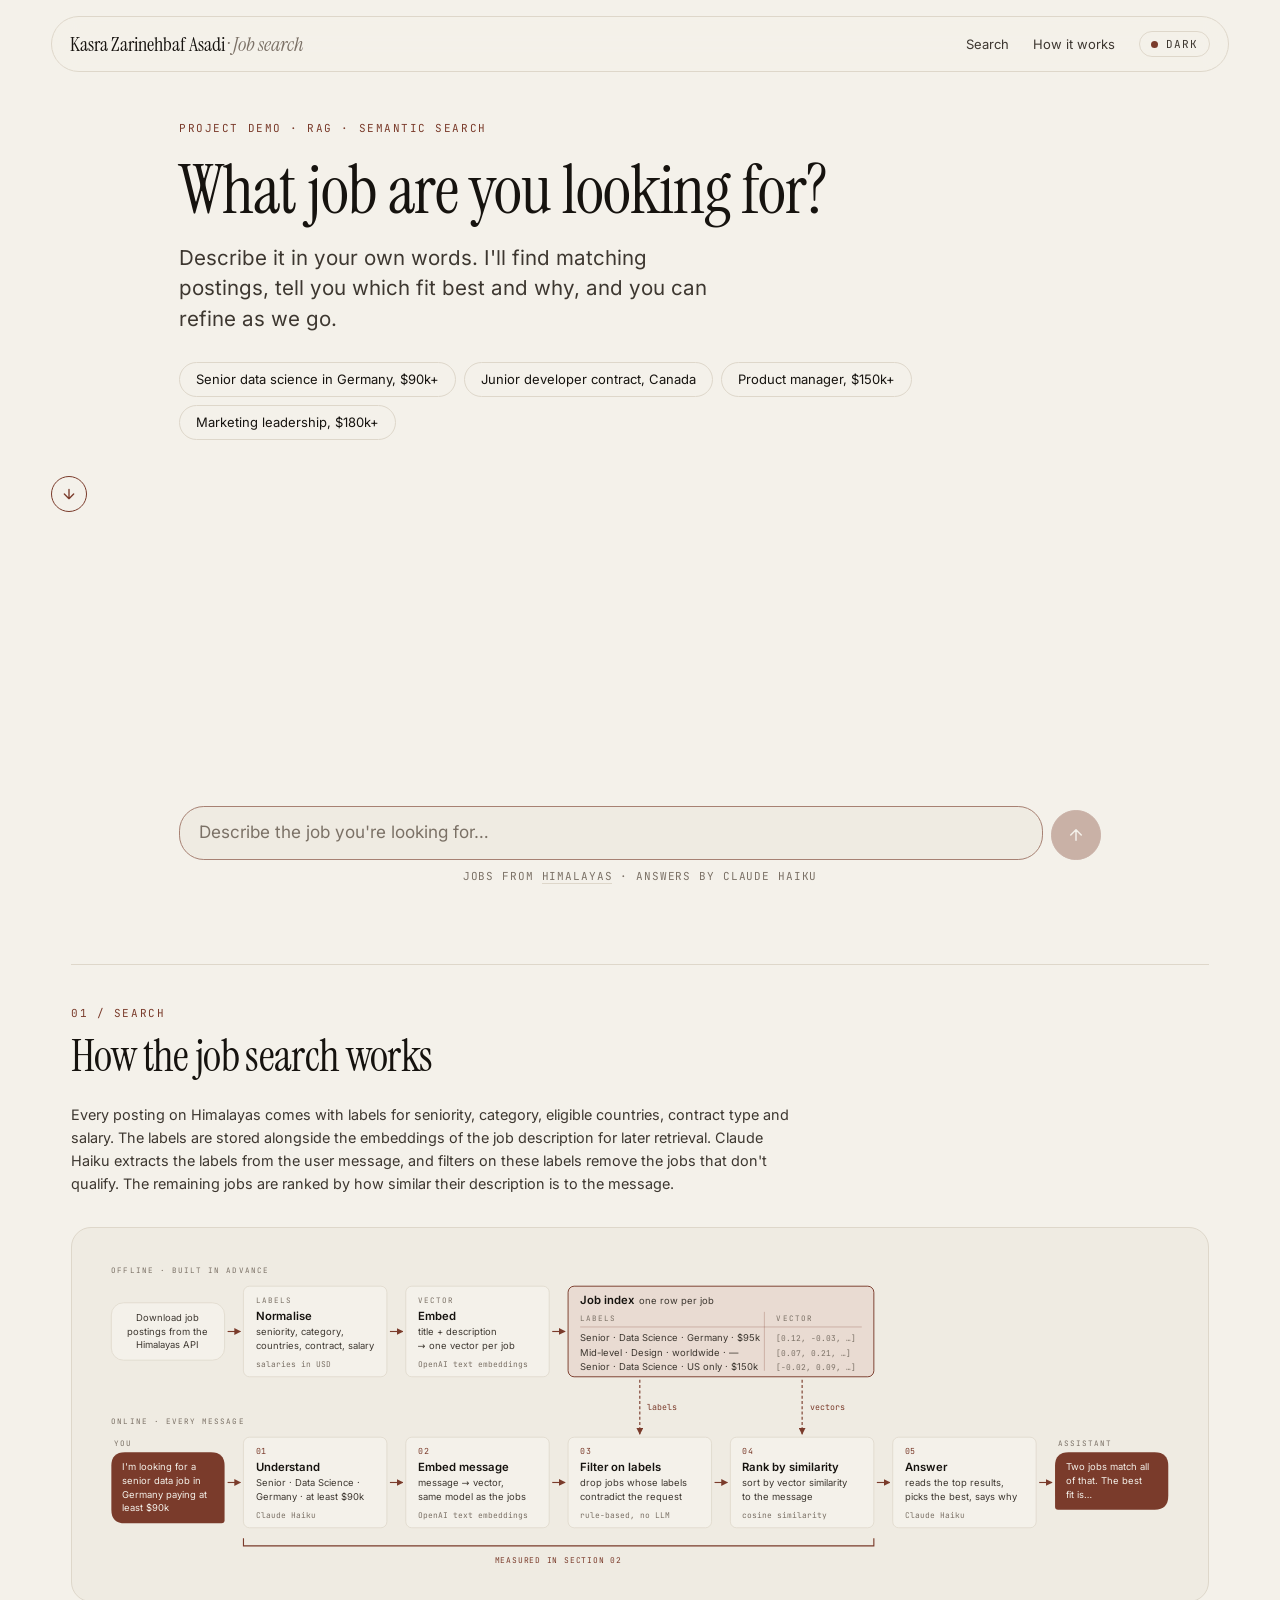
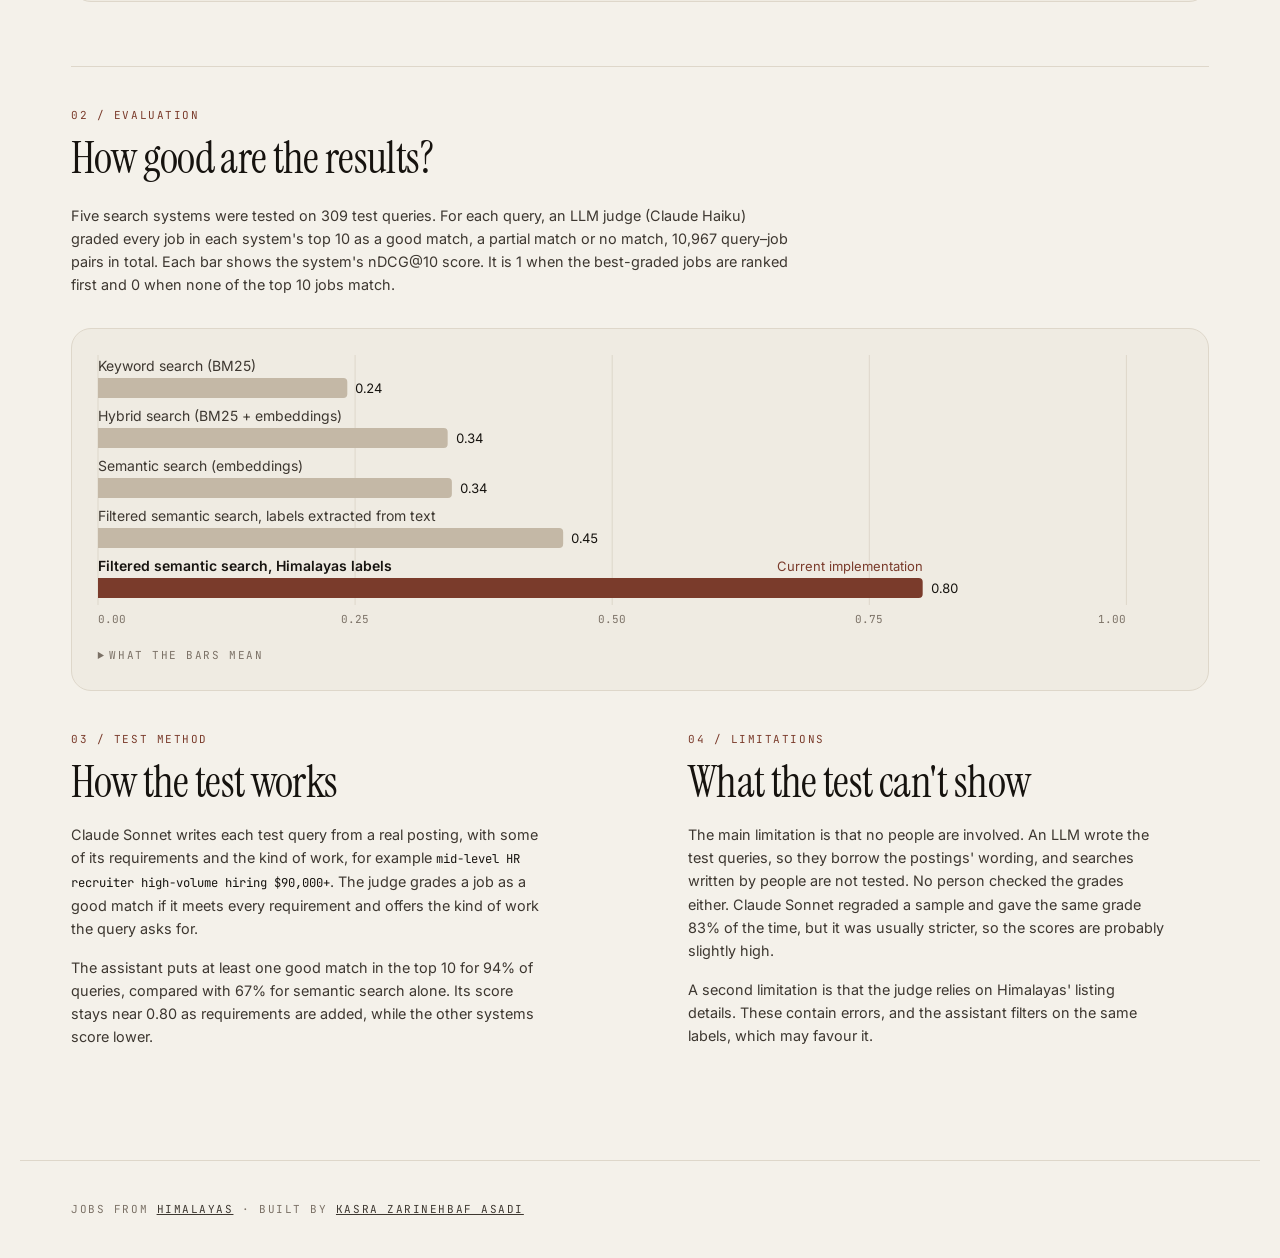
==== commit a7c069d9: "Show the diagram whole on phones and fit the header, chart and composer The step list that replaced " ====
--- a/web/index.html
+++ b/web/index.html
@@ -18,10 +18,10 @@
 <body class="chat-page">
   <header class="topbar">
     <nav class="topbar__pill" aria-label="Main">
-      <a class="topbar__mark" href="https://kasra.page">Kasra Zarinehbaf Asadi <em>· Job search</em></a>
+      <a class="topbar__mark" href="https://kasra.page">Kasra<span class="topbar__surname"> Zarinehbaf Asadi</span> <em>· Job search</em></a>
       <span class="topbar__links">
         <button type="button" class="link-button" id="new-chat" hidden>New chat</button>
-        <a href="#chat">Search</a>
+        <a class="topbar__search" href="#chat">Search</a>
         <a href="#how">How it works</a>
         <button class="theme" type="button" data-theme-toggle aria-label="Switch colour theme">
           <span class="theme__dot" aria-hidden="true"></span>
@@ -214,10 +214,10 @@
 
           <ol class="arch-list">
             <li><span class="label label--accent">Offline</span><h3>Build the index</h3>
-              <p>10,000 postings are downloaded from the Himalayas API and non-English postings are removed. Each
-                remaining job gets one row with two parts: its labels (seniority, category, countries, contract type,
-                salary converted to US dollars) and a vector embedded from its title and description. The index holds
-                9,458 jobs.</p></li>
+              <p>Twice a day, recent postings are downloaded from the Himalayas API and non-English postings are
+                removed. Each remaining job gets one row with two parts: its labels (seniority, category, countries,
+                contract type, salary converted to US dollars) and a vector embedded from its title and
+                description.</p></li>
             <li><span class="label label--accent">01 · Understand</span><h3>Convert the request into filters</h3>
               <p>Claude Haiku reads the message for seniority, job category, eligible countries, contract type and
                 minimum salary. It can only pick values that exist in the labels, so it cannot ask for a category no job
@@ -226,8 +226,7 @@
               <p>The message is turned into a vector with the same model used for the jobs, so the two can be
                 compared directly.</p></li>
             <li><span class="label label--accent">03 · Filter</span><h3>Filter on labels</h3>
-              <p>Each job's labels are checked against the filters, and every job that fails one is dropped. For the
-                example search, 42 of 9,458 jobs are left.</p></li>
+              <p>Each job's labels are checked against the filters, and every job that fails one is dropped.</p></li>
             <li><span class="label label--accent">04 · Rank</span><h3>Rank by similarity</h3>
               <p>The remaining jobs are ordered by how close their vector is to the message's. Jobs that meet every
                 filter come first. Jobs that leave a label empty, such as a posting with no salary, might still match,
--- a/web/site.css
+++ b/web/site.css
@@ -246,6 +246,7 @@
 	align-items: center;
 	gap: 1.5rem;
 	font-size: var(--step-small);
+	white-space: nowrap;
 }
 
 .topbar__links a,
@@ -320,6 +321,15 @@
 	}
 }
 
+/* Phones: the first name and the in-page links only, so the bar stays on one
+   line even with "New chat" showing. Search is the top of the page anyway. */
+@media (max-width: 480px) {
+	.topbar__surname,
+	.topbar__search {
+		display: none;
+	}
+}
+
 .visually-hidden {
 	position: absolute;
 	width: 1px;
--- a/web/how.css
+++ b/web/how.css
@@ -94,8 +94,8 @@
 }
 
 /* --- architecture diagram ------------------------------------------------
-   Drawn from the site's tokens, so it follows the theme toggle. The list is
-   the narrow-screen version and what screen readers get at every width. */
+   Drawn from the site's tokens, so it follows the theme toggle. The drawing
+   is aria-hidden; the list is what screen readers get. */
 
 .arch {
 	margin: 2rem 0 0;
@@ -229,51 +229,12 @@
 	padding: 0;
 }
 
-.arch-list h3 {
-	font-family: "Inter Variable", system-ui, sans-serif;
-	font-size: 1rem;
-	font-weight: 600;
-	letter-spacing: 0;
-	margin: 0.2rem 0 0.3rem;
-}
-
-.arch-list p {
-	color: var(--ink-soft);
-	font-size: 0.95rem;
-}
-
+/* On phones the drawing is scaled down whole rather than rebuilt, so it
+   keeps its shape; the panel padding shrinks to give it the full width. */
 @media (max-width: 760px) {
-	.arch-svg {
-		display: none;
-	}
-
-	.arch-list {
-		position: static;
-		width: auto;
-		height: auto;
-		overflow: visible;
-		clip-path: none;
-		white-space: normal;
-		display: grid;
-		gap: 1.4rem;
-	}
-
-	/* A rail with a dot per step, so the list still reads as one run. */
-	.arch-list li {
-		position: relative;
-		padding-left: 1.4rem;
-		border-left: 1.5px solid var(--rust);
-	}
-
-	.arch-list li::before {
-		content: "";
-		position: absolute;
-		left: -5px;
-		top: 0.3rem;
-		width: 8px;
-		height: 8px;
-		border-radius: 50%;
-		background: var(--rust);
+	.arch {
+		padding: 0.6rem;
+		border-radius: 0.75rem;
 	}
 }
 
@@ -324,6 +285,16 @@
 .chart .ours {
 	fill: var(--rust);
 	font-size: 13px;
+}
+
+@media (max-width: 640px) {
+	.figure {
+		padding: 0.9rem;
+	}
+
+	.chart .cat {
+		font-size: 12px;
+	}
 }
 
 .chart .tick {
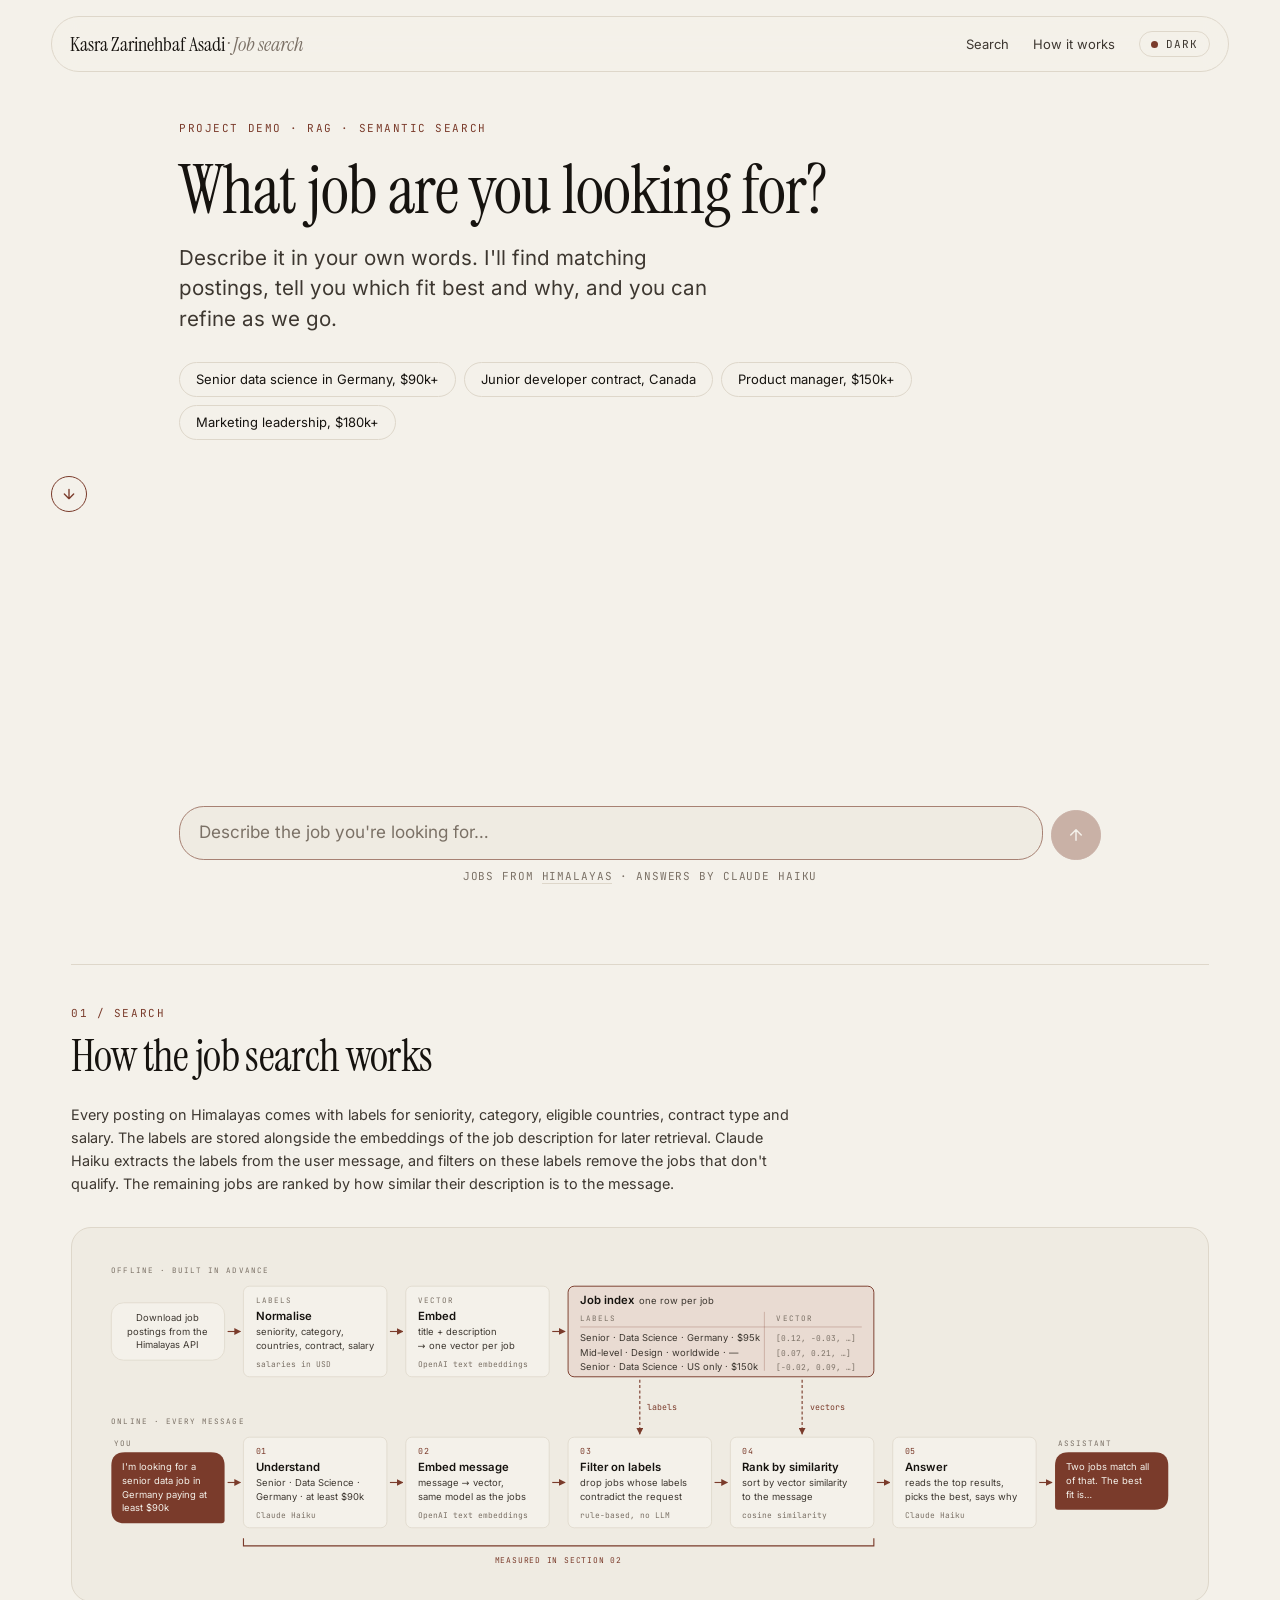
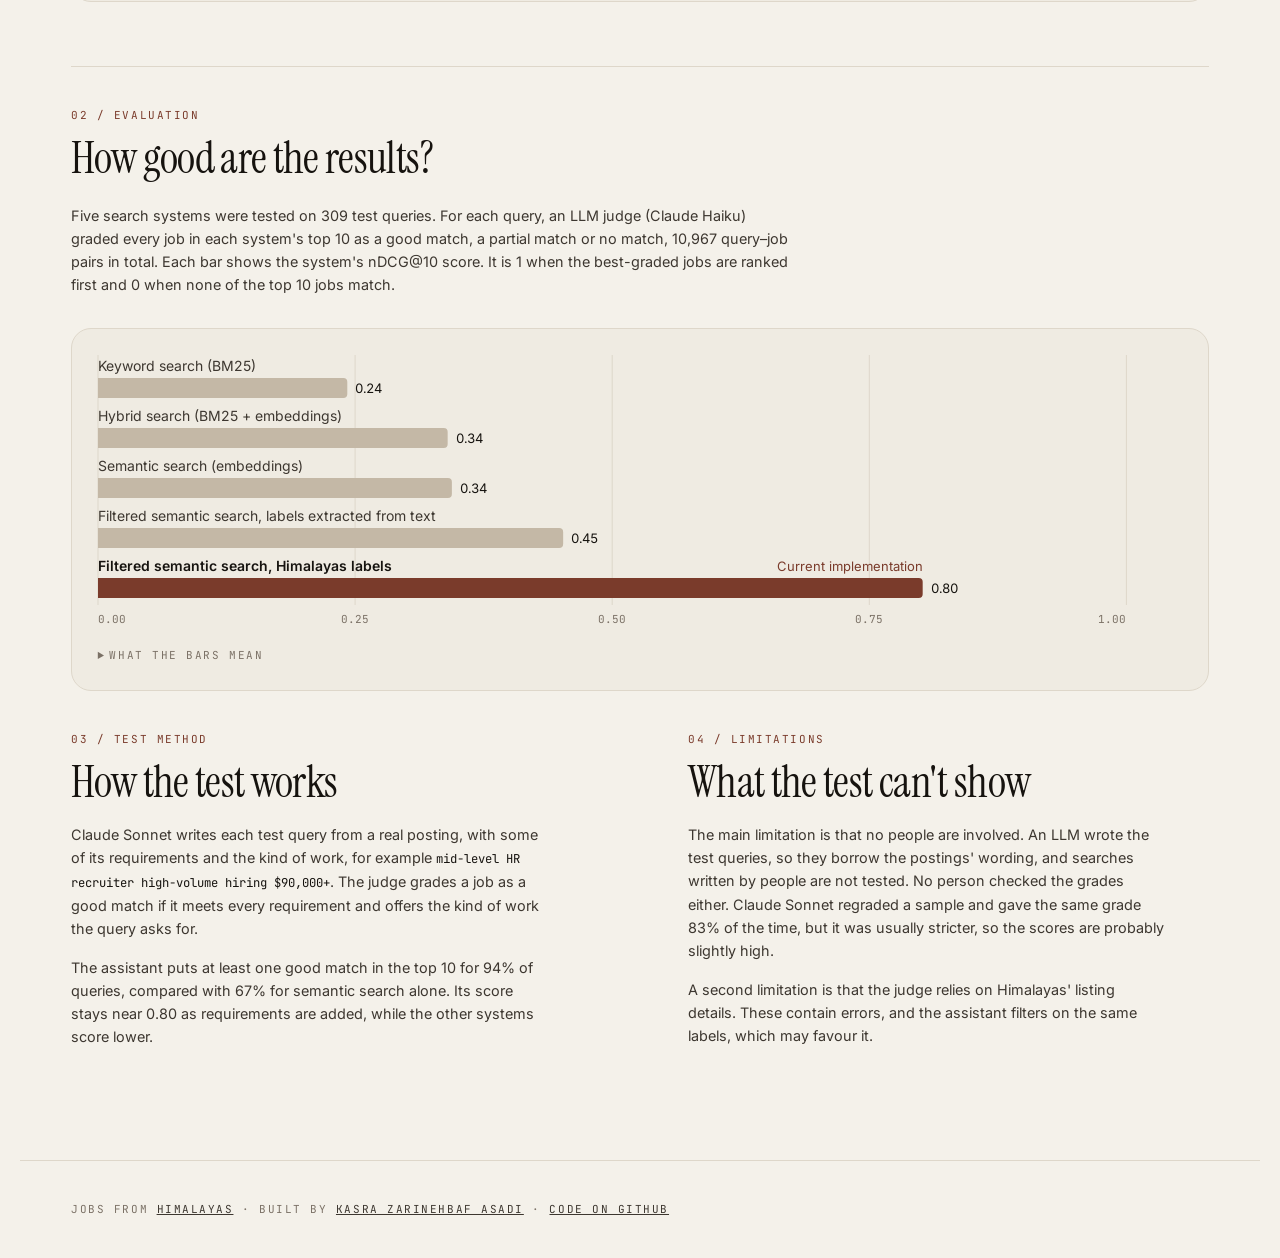
==== commit 5fbb05d6: "Link the code from the page footer" ====
--- a/web/index.html
+++ b/web/index.html
@@ -313,7 +313,8 @@
 
   <footer class="foot wrap">
     <p class="label">Jobs from <a href="https://himalayas.app">Himalayas</a> · built by
-      <a href="https://kasra.page">Kasra Zarinehbaf Asadi</a></p>
+      <a href="https://kasra.page">Kasra Zarinehbaf Asadi</a> ·
+      <a href="https://github.com/Kasra-Z-A/job-search">Code on GitHub</a></p>
   </footer>
   <div id="tooltip" class="tooltip" role="tooltip" hidden></div>
 </body>
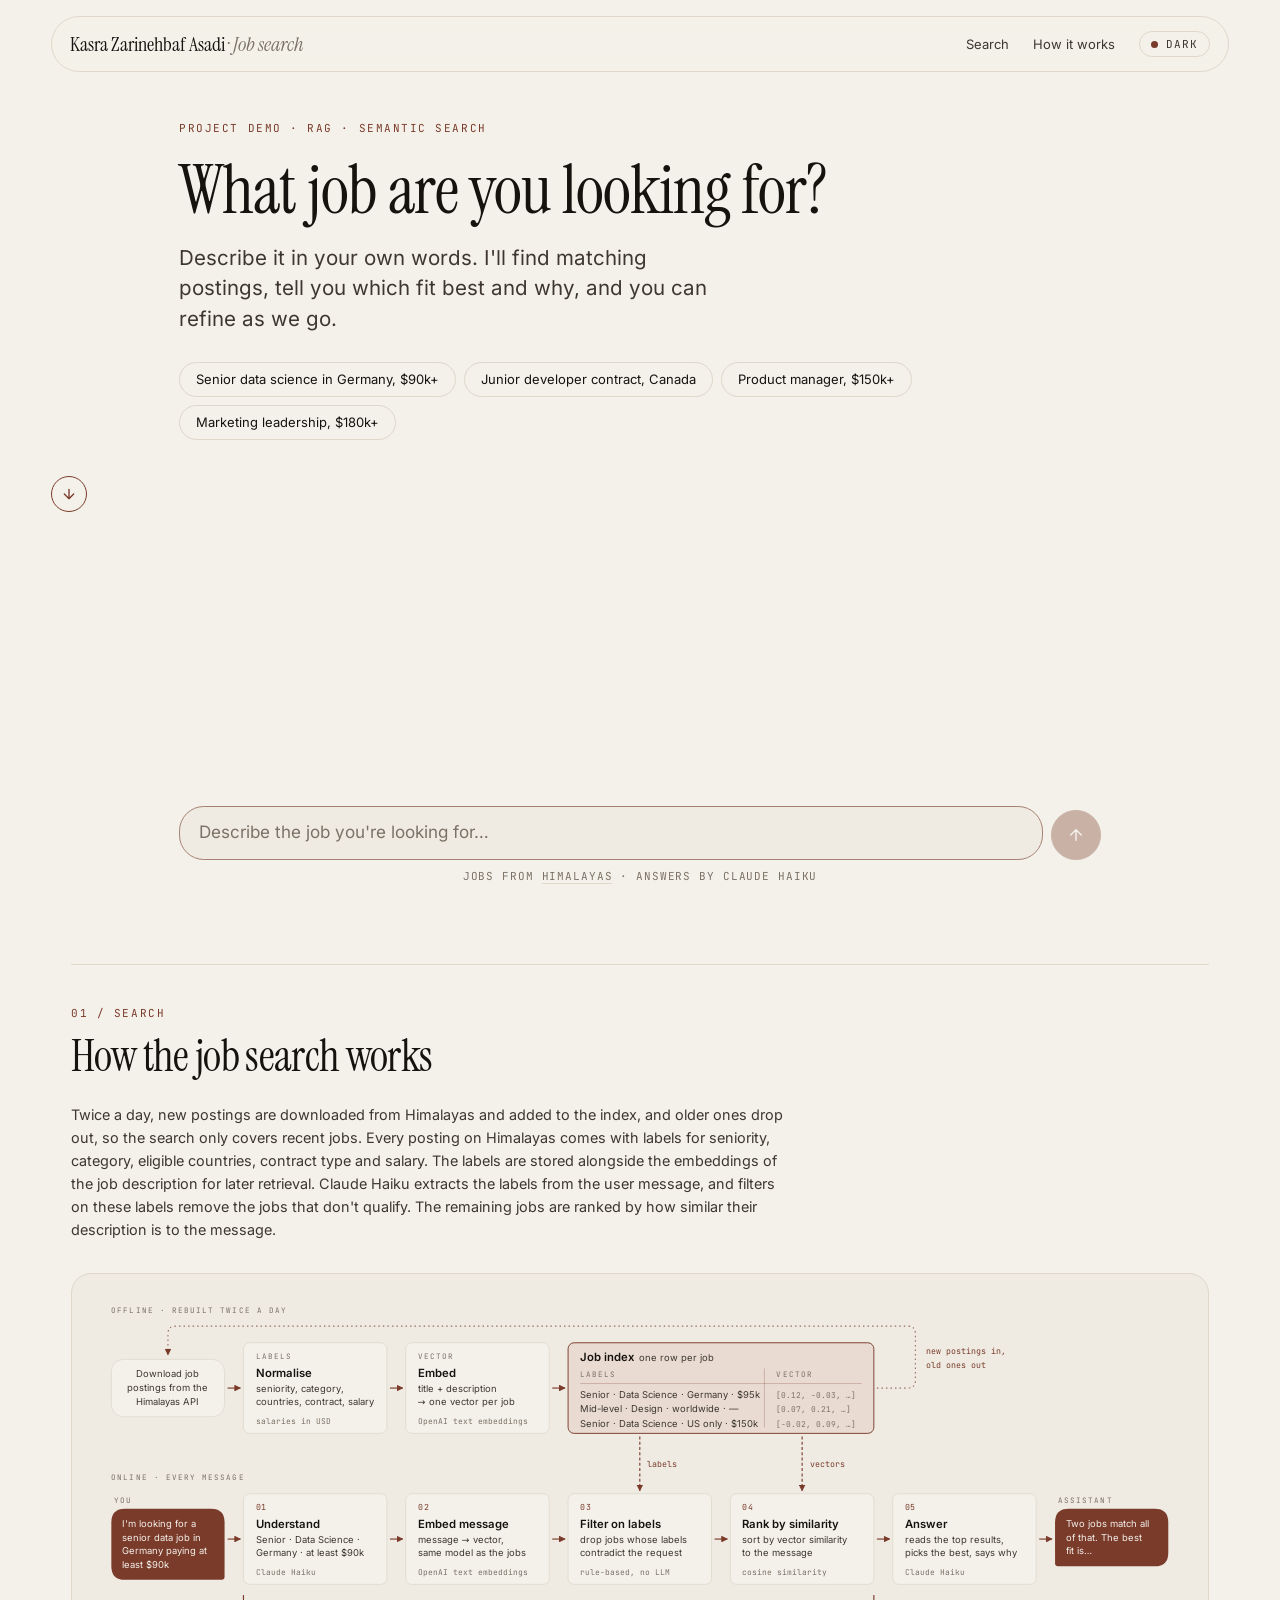
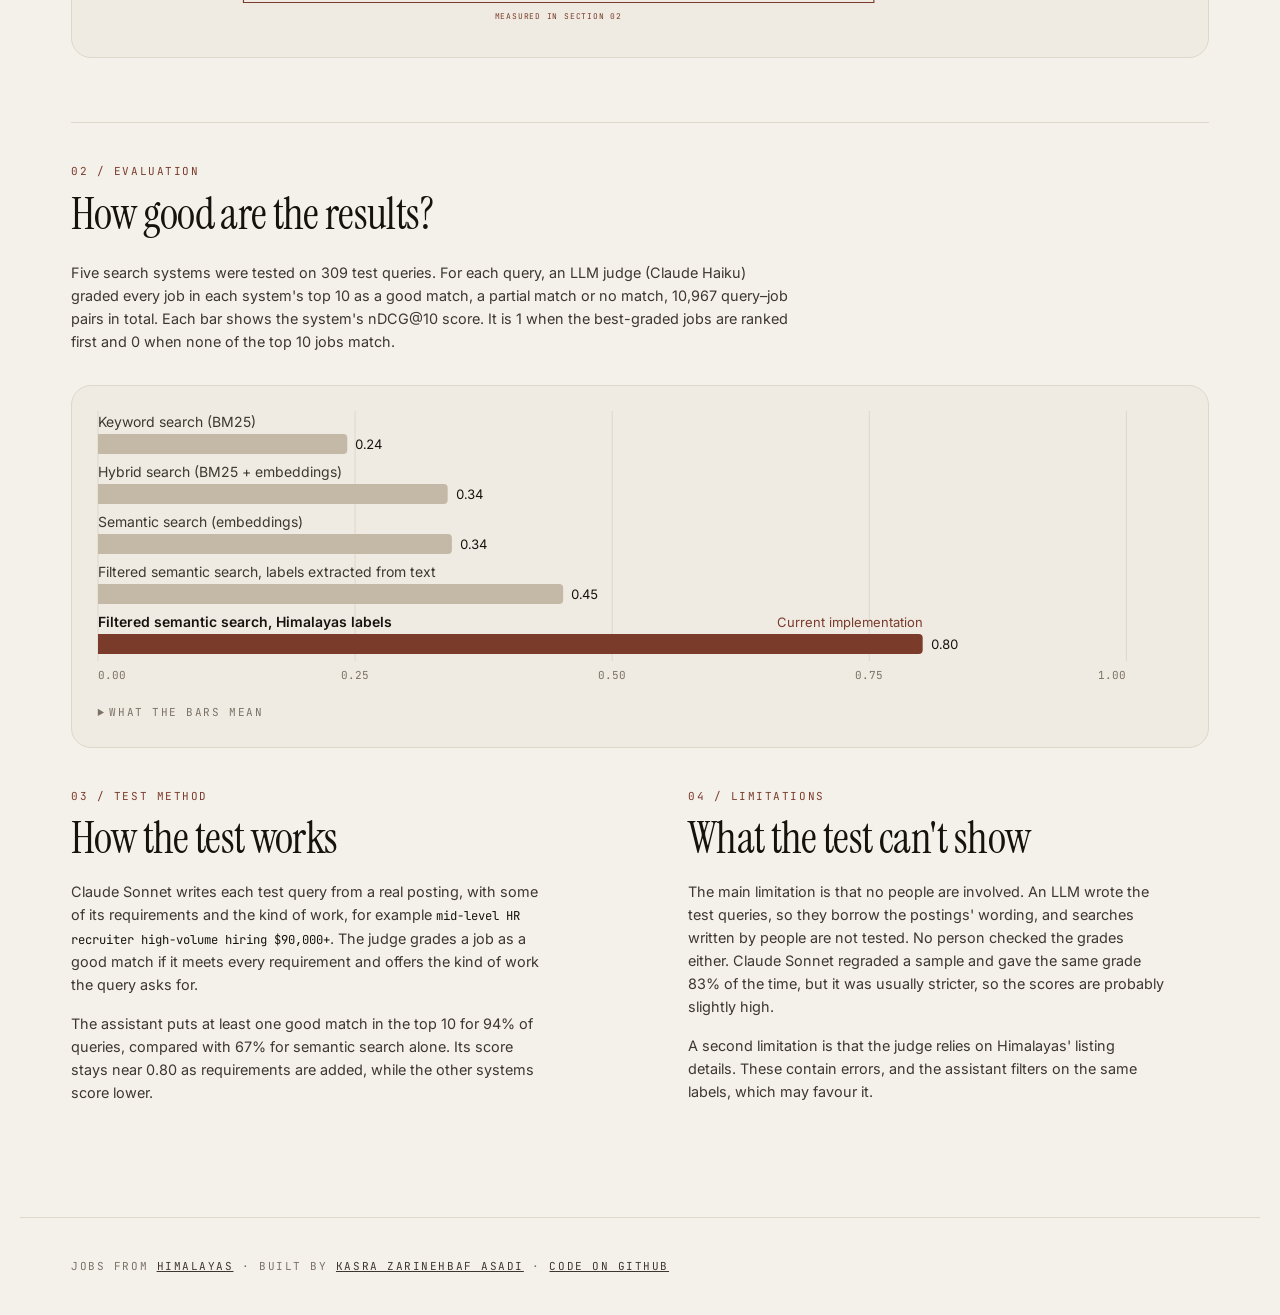
==== commit cf9c0908: "Show the twice-daily refresh on the how-it-works page The page described the index as built once in " ====
--- a/web/index.html
+++ b/web/index.html
@@ -78,22 +78,23 @@
             <h2 id="arch-title">How the job search works</h2>
           </div>
         </div>
-        <p class="intro-text">Every posting on Himalayas comes with labels for seniority, category, eligible
+        <p class="intro-text">Twice a day, new postings are downloaded from Himalayas and added to the index, and older
+          ones drop out, so the search only covers recent jobs. Every posting on Himalayas comes with labels for seniority, category, eligible
           countries, contract type and salary. The labels are stored alongside the embeddings of the job description
           for later retrieval. Claude Haiku extracts the labels from the user message, and filters on these labels
           remove the jobs that don't qualify. The remaining jobs are ranked by how similar their description is to
           the message.</p>
 
         <figure class="arch">
-          <svg class="arch-svg" viewBox="0 0 1430 420" aria-hidden="true" focusable="false">
+          <svg class="arch-svg" viewBox="0 -14 1430 434" aria-hidden="true" focusable="false">
             <defs>
               <marker id="arch-arrow" viewBox="0 0 10 10" refX="9" refY="5" markerWidth="6" markerHeight="6" orient="auto-start-reverse">
                 <path class="arch-head" d="M0 0 L10 5 L0 10 Z"/>
               </marker>
             </defs>
 
-            <!-- top lane: offline, once per snapshot -->
-            <text class="arch-lane" x="15" y="22">OFFLINE · BUILT IN ADVANCE</text>
+            <!-- top lane: offline, rebuilt on a schedule -->
+            <text class="arch-lane" x="15" y="0">OFFLINE · REBUILT TWICE A DAY</text>
             <g>
               <rect class="arch-card" x="15" y="62" width="150" height="76" rx="16"/>
               <text class="arch-detail" x="90" y="86" text-anchor="middle">Download job</text>
@@ -137,6 +138,11 @@
             <line class="arch-track" x1="384" y1="100" x2="401" y2="100" marker-end="url(#arch-arrow)"/>
             <line class="arch-track" x1="599" y1="100" x2="616" y2="100" marker-end="url(#arch-arrow)"/>
 
+            <!-- the refresh: the index loops back to the download -->
+            <path class="arch-track arch-track--loop" d="M1029 100 H1070 Q1080 100 1080 90 V28 Q1080 18 1070 18 H100 Q90 18 90 28 V56" marker-end="url(#arch-arrow)"/>
+            <text class="arch-edge" x="1094" y="55">new postings in,</text>
+            <text class="arch-edge" x="1094" y="73">old ones out</text>
+
             <!-- each column feeds the step below it -->
             <line class="arch-track arch-track--feed" x1="715" y1="164" x2="715" y2="236" marker-end="url(#arch-arrow)"/>
             <text class="arch-edge" x="725" y="204">labels</text>
@@ -214,8 +220,8 @@
 
           <ol class="arch-list">
             <li><span class="label label--accent">Offline</span><h3>Build the index</h3>
-              <p>Twice a day, recent postings are downloaded from the Himalayas API and non-English postings are
-                removed. Each remaining job gets one row with two parts: its labels (seniority, category, countries,
+              <p>Twice a day, recent postings are downloaded from the Himalayas API, non-English postings are
+                removed and older postings drop out. Each remaining job gets one row with two parts: its labels (seniority, category, countries,
                 contract type, salary converted to US dollars) and a vector embedded from its title and
                 description.</p></li>
             <li><span class="label label--accent">01 · Understand</span><h3>Convert the request into filters</h3>
--- a/web/how.css
+++ b/web/how.css
@@ -173,6 +173,13 @@
 
 .arch-track--feed {
 	stroke-dasharray: 4 3;
+}
+
+/* The refresh loop: finer dashes than the feeds, so it reads as a repeat,
+   not as data moving between steps. */
+.arch-track--loop {
+	stroke-dasharray: 2 4;
+	stroke-opacity: 0.7;
 }
 
 .arch-head {
